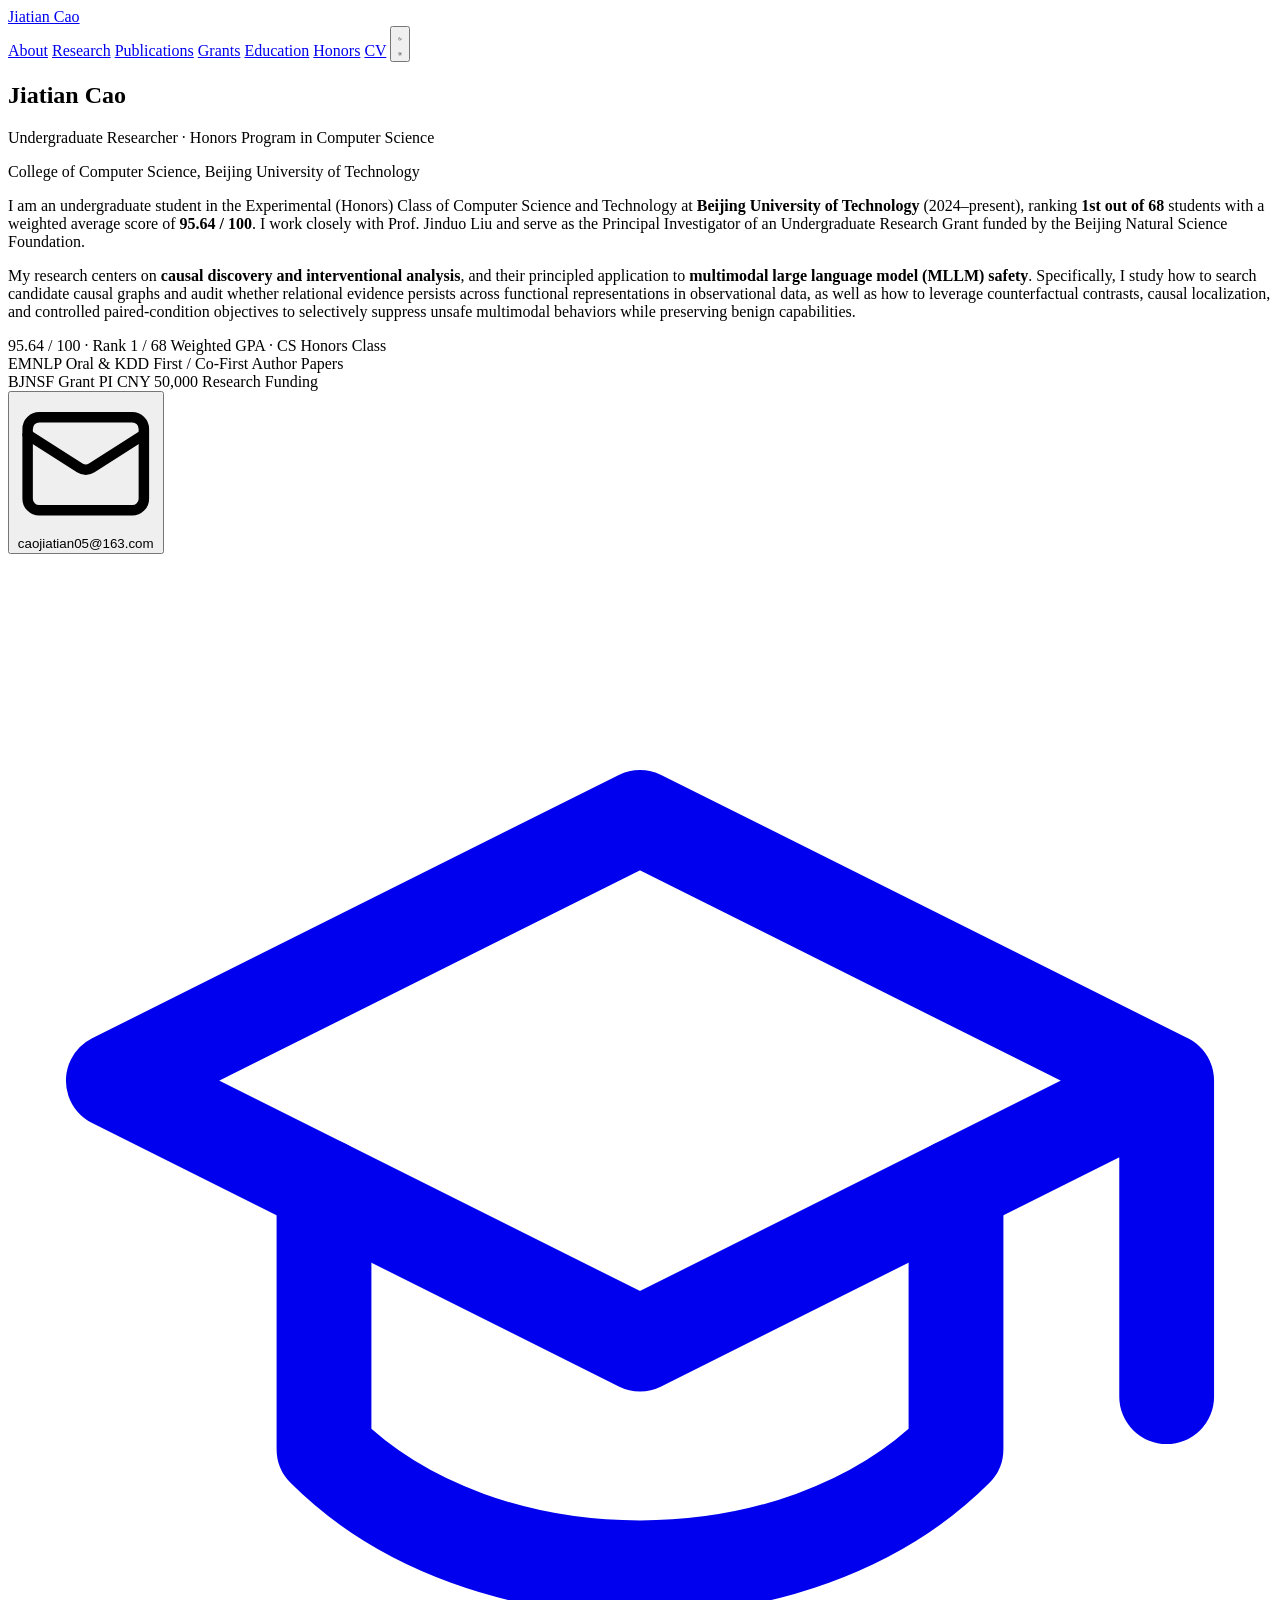
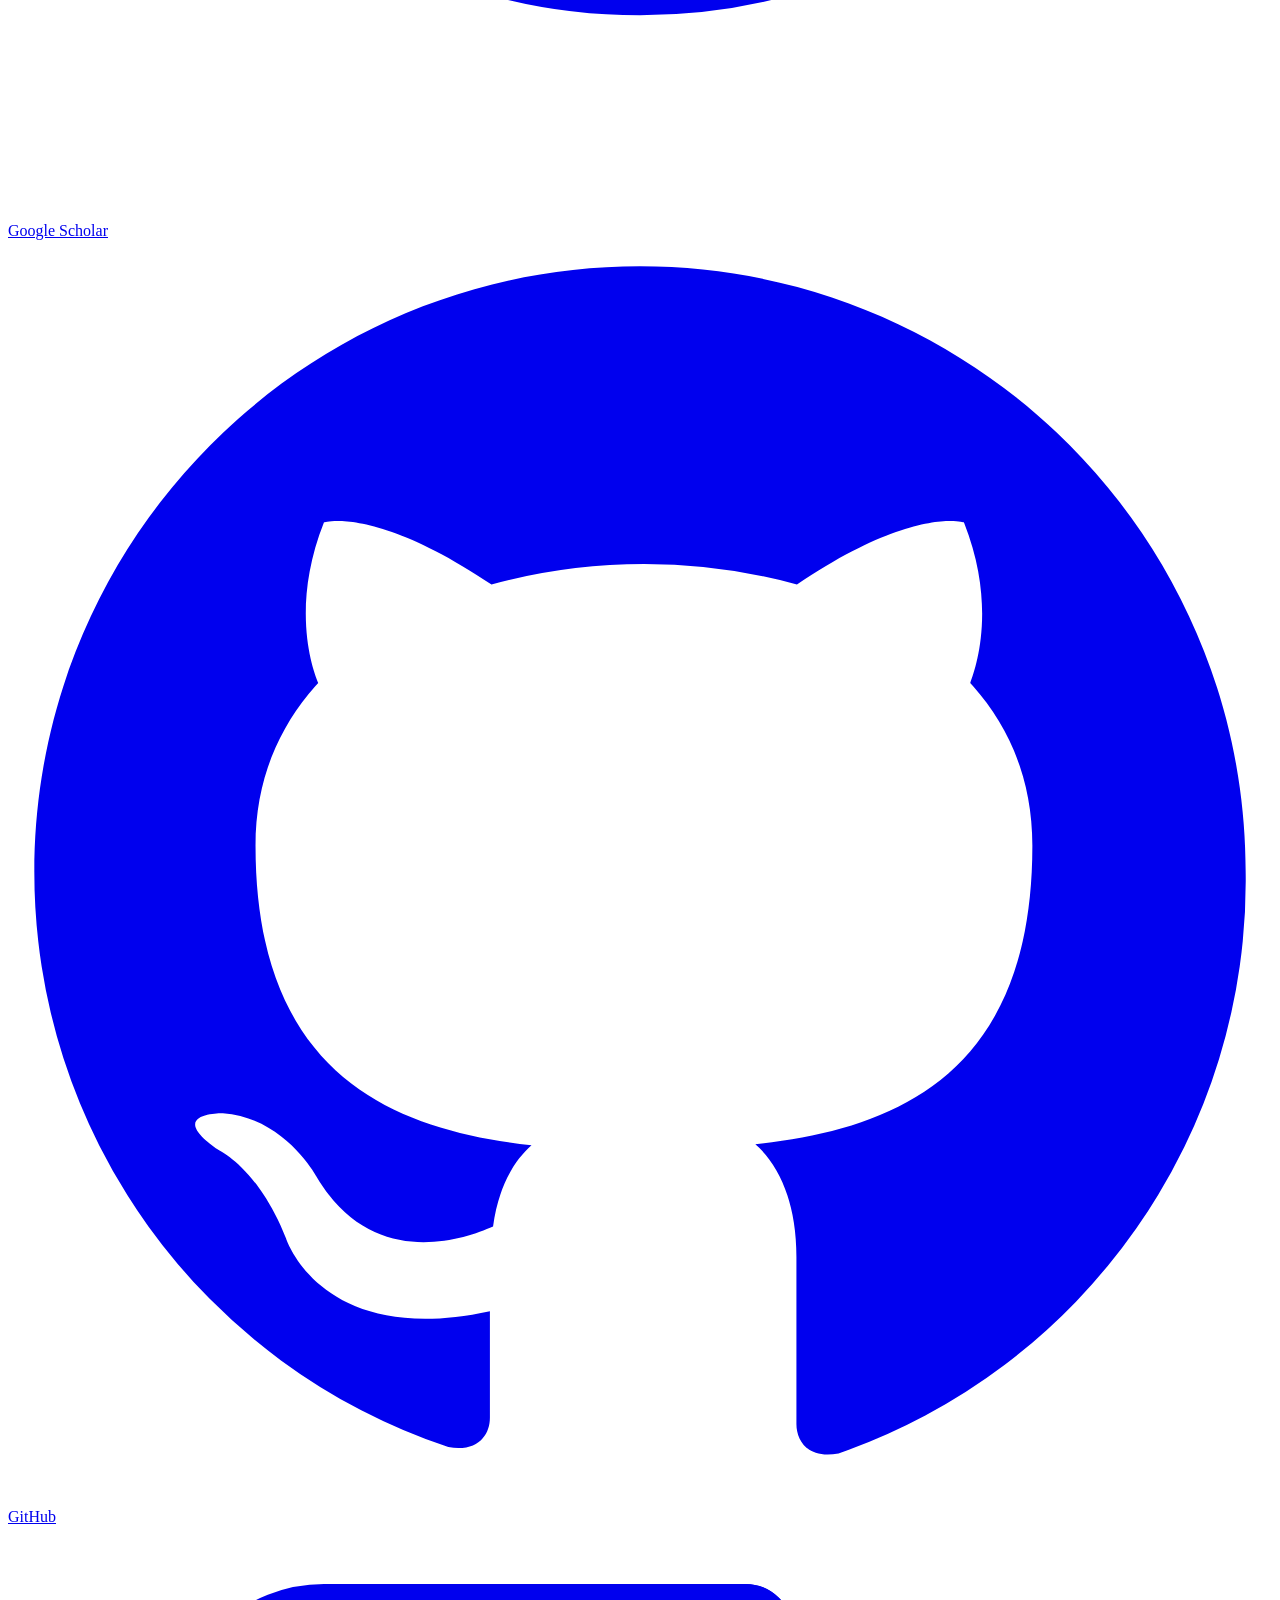
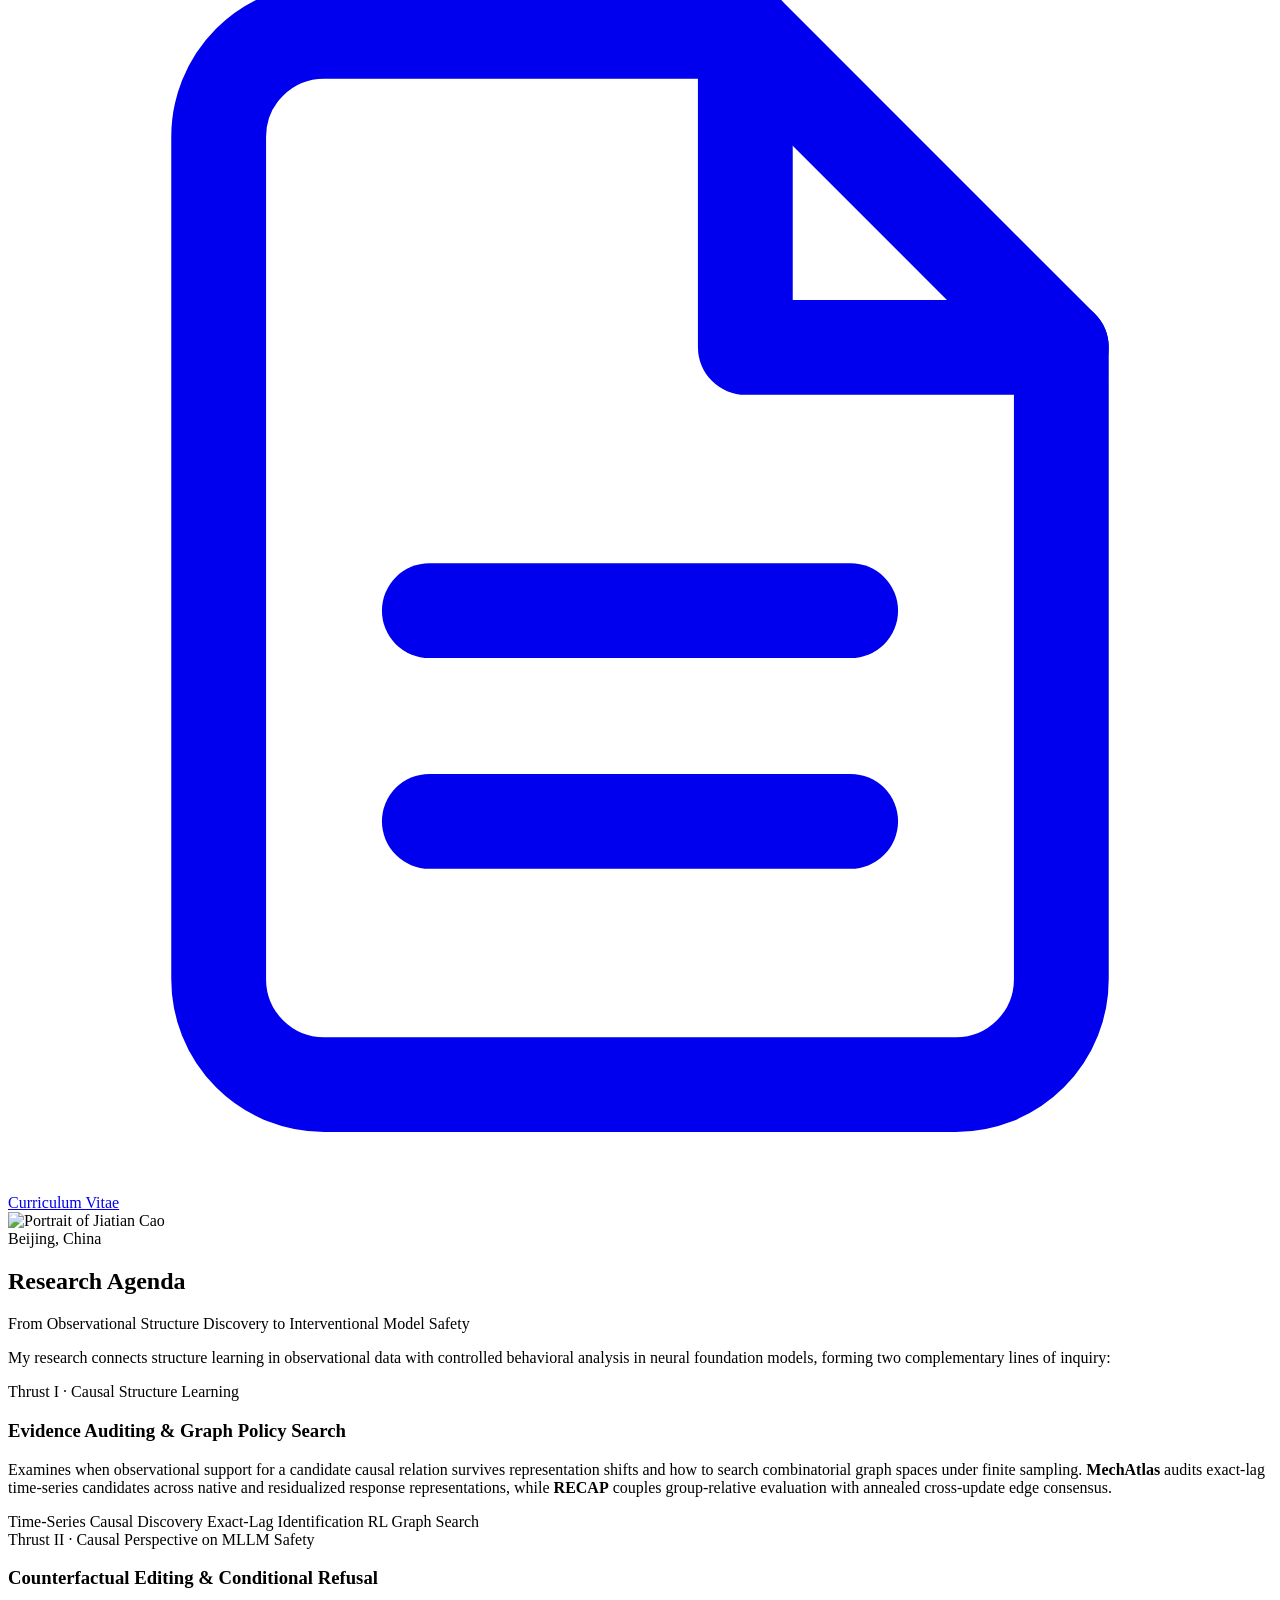
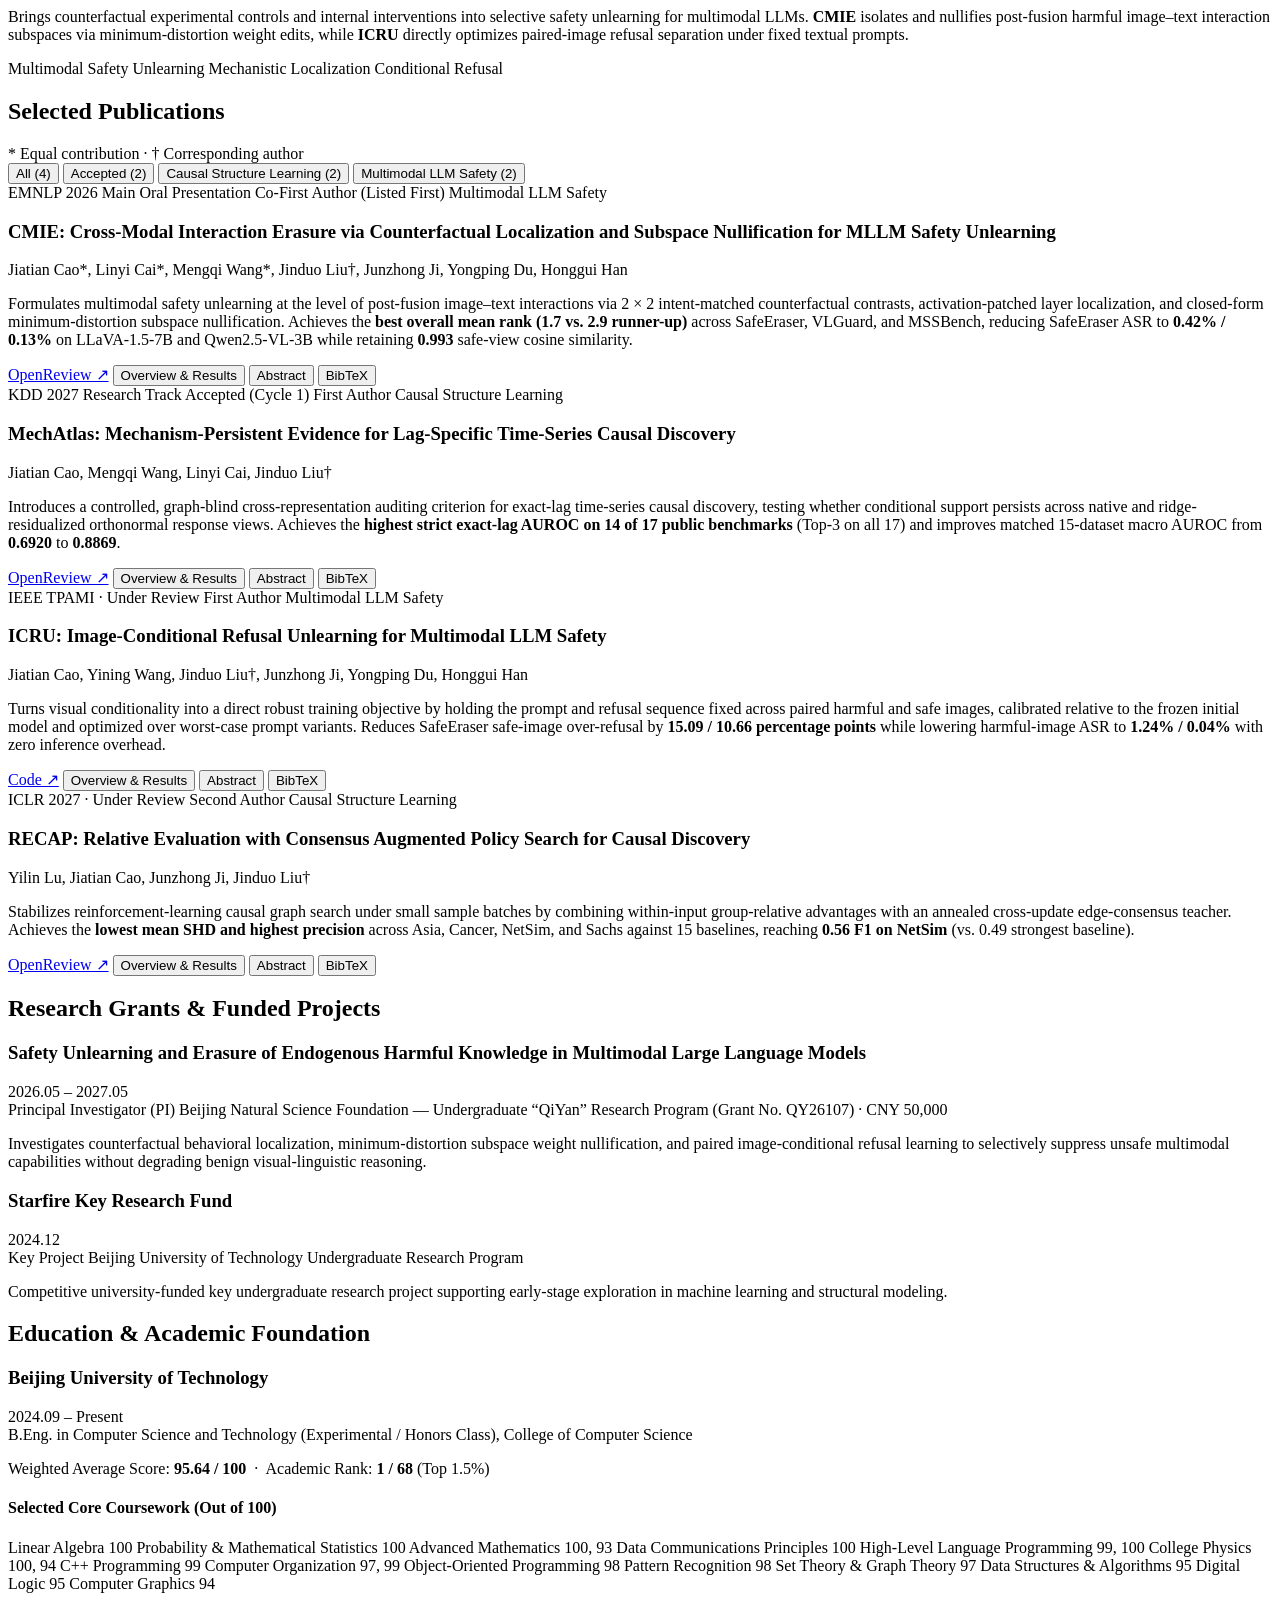
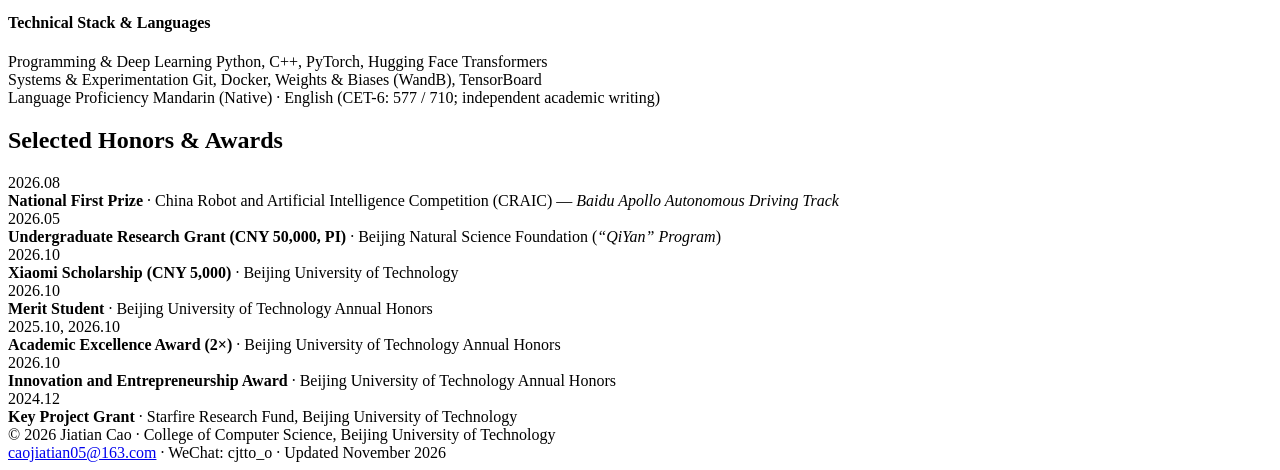
==== index.html @ 2a6742ff "Add files via upload" ====
<!DOCTYPE html>
<html lang="en">
<head>
  <meta charset="UTF-8" />
  <meta name="viewport" content="width=device-width, initial-scale=1.0" />
  <title>Jiatian Cao | Academic Homepage</title>
  <meta name="description" content="Academic homepage of Jiatian Cao, undergraduate researcher in Computer Science at Beijing University of Technology working on Causal Discovery and Multimodal LLM Safety." />
  <meta name="author" content="Jiatian Cao" />

  <!-- Open Graph -->
  <meta property="og:title" content="Jiatian Cao — Causal Discovery &amp; Multimodal LLM Safety" />
  <meta property="og:description" content="Undergraduate Researcher at Beijing University of Technology (Honors Class, Rank 1/68). Research on Causal Structure Learning and MLLM Safety Unlearning." />
  <meta property="og:type" content="website" />
  <meta property="og:image" content="assets/img/portrait.png" />

  <link rel="icon" type="image/svg+xml" href="assets/img/favicon.svg" />

  <!-- Fonts -->
  <link rel="preconnect" href="https://fonts.googleapis.com" />
  <link rel="preconnect" href="https://fonts.gstatic.com" crossorigin />
  <link href="https://fonts.googleapis.com/css2?family=Inter:wght@400;500;600&family=JetBrains+Mono:wght@400;500;600&family=Source+Serif+4:ital,opsz,wght@0,8..60,400;0,8..60,600;0,8..60,700;1,8..60,400&display=swap" rel="stylesheet" />

  <!-- Prevent flash on saved dark theme -->
  <script>
    (function () {
      try {
        var saved = localStorage.getItem("jc-theme");
        if (saved === "dark") document.documentElement.setAttribute("data-theme", "dark");
      } catch (_) {}
    })();
  </script>

  <link rel="stylesheet" href="assets/css/style.css" />
</head>
<body>
  <div class="top-accent-bar" aria-hidden="true"></div>

  <!-- Navigation -->
  <header class="site-header">
    <div class="container nav-inner">
      <a href="#about" class="site-brand">Jiatian Cao</a>
      <nav class="nav-links" aria-label="Primary Navigation">
        <a href="#about" class="active">About</a>
        <a href="#research">Research</a>
        <a href="#publications">Publications</a>
        <a href="#grants">Grants</a>
        <a href="#education">Education</a>
        <a href="#honors">Honors</a>
        <a href="assets/CV_Jiatian_Cao.pdf" class="nav-cv-link" target="_blank" rel="noopener">CV</a>
        <button id="theme-toggle" class="theme-toggle" type="button" aria-label="Toggle color theme" title="Switch color theme">
          <svg class="icon-moon" viewBox="0 0 24 24" fill="none" stroke="currentColor" stroke-width="1.9" stroke-linecap="round" stroke-linejoin="round" aria-hidden="true">
            <path d="M21 12.79A9 9 0 1 1 11.21 3 7 7 0 0 0 21 12.79z"></path>
          </svg>
          <svg class="icon-sun" viewBox="0 0 24 24" fill="none" stroke="currentColor" stroke-width="1.9" stroke-linecap="round" stroke-linejoin="round" aria-hidden="true">
            <circle cx="12" cy="12" r="5"></circle>
            <line x1="12" y1="1" x2="12" y2="3"></line>
            <line x1="12" y1="21" x2="12" y2="23"></line>
            <line x1="4.22" y1="4.22" x2="5.64" y2="5.64"></line>
            <line x1="18.36" y1="18.36" x2="19.78" y2="19.78"></line>
            <line x1="1" y1="12" x2="3" y2="12"></line>
            <line x1="21" y1="12" x2="23" y2="12"></line>
            <line x1="4.22" y1="19.78" x2="5.64" y2="18.36"></line>
            <line x1="18.36" y1="5.64" x2="19.78" y2="4.22"></line>
          </svg>
        </button>
      </nav>
    </div>
  </header>

  <main class="container">
    <!-- Hero / Biography -->
    <section id="about" class="hero-section">
      <div class="hero-grid">
        <div class="hero-text">
          <h1 class="hero-name">Jiatian Cao</h1>
          <p class="hero-role">Undergraduate Researcher · Honors Program in Computer Science</p>
          <p class="hero-affiliation">College of Computer Science, Beijing University of Technology</p>

          <div class="hero-bio">
            <p>
              I am an undergraduate student in the Experimental (Honors) Class of Computer Science and Technology at
              <strong>Beijing University of Technology</strong> (2024–present), ranking <strong>1st out of 68</strong> students
              with a weighted average score of <strong>95.64 / 100</strong>. I work closely with Prof. Jinduo Liu and serve as the
              Principal Investigator of an Undergraduate Research Grant funded by the Beijing Natural Science Foundation.
            </p>
            <p>
              My research centers on <strong>causal discovery and interventional analysis</strong>, and their principled application to
              <strong>multimodal large language model (MLLM) safety</strong>. Specifically, I study how to search candidate causal graphs
              and audit whether relational evidence persists across functional representations in observational data, as well as how to
              leverage counterfactual contrasts, causal localization, and controlled paired-condition objectives to selectively suppress
              unsafe multimodal behaviors while preserving benign capabilities.
            </p>
          </div>

          <div class="metrics-strip" aria-label="Academic Highlights">
            <div class="metric-item">
              <span class="metric-value">95.64 / 100 · Rank 1 / 68</span>
              <span class="metric-label">Weighted GPA · CS Honors Class</span>
            </div>
            <div class="metric-item">
              <span class="metric-value">EMNLP Oral &amp; KDD</span>
              <span class="metric-label">First / Co-First Author Papers</span>
            </div>
            <div class="metric-item">
              <span class="metric-value">BJNSF Grant PI</span>
              <span class="metric-label">CNY 50,000 Research Funding</span>
            </div>
          </div>

          <!-- Contact & Links (Update GitHub href once your <username>.github.io repo is created) -->
          <div class="profile-links">
            <button type="button" class="profile-btn profile-btn-primary" data-copy-email="caojiatian05@163.com" title="Click to copy email address">
              <svg viewBox="0 0 24 24" fill="none" stroke="currentColor" stroke-width="1.8" stroke-linecap="round" stroke-linejoin="round" aria-hidden="true">
                <rect x="2" y="4" width="20" height="16" rx="2"></rect>
                <path d="m22 7-8.97 5.7a1.94 1.94 0 0 1-2.06 0L2 7"></path>
              </svg>
              <span>caojiatian05@163.com</span>
            </button>

            <a class="profile-btn" href="https://scholar.google.com/citations?user=D09BinAAAAAJ&hl=en" target="_blank" rel="noopener">
              <svg viewBox="0 0 24 24" fill="none" stroke="currentColor" stroke-width="1.8" stroke-linecap="round" stroke-linejoin="round" aria-hidden="true">
                <path d="M22 10v6M2 10l10-5 10 5-10 5z"></path>
                <path d="M6 12v5c3 3 9 3 12 0v-5"></path>
              </svg>
              <span>Google Scholar</span>
            </a>

            <a class="profile-btn" href="https://github.com" target="_blank" rel="noopener" data-github-profile>
              <svg viewBox="0 0 24 24" fill="currentColor" aria-hidden="true">
                <path d="M12 .5C5.65.5.5 5.65.5 12a11.5 11.5 0 0 0 7.86 10.92c.58.1.79-.25.79-.56v-2.02c-3.2.7-3.87-1.38-3.87-1.38-.52-1.33-1.28-1.68-1.28-1.68-1.05-.72.08-.7.08-.7 1.16.08 1.77 1.19 1.77 1.19 1.03 1.76 2.7 1.25 3.36.96.1-.75.4-1.25.73-1.54-2.55-.29-5.24-1.28-5.24-5.69 0-1.26.45-2.28 1.19-3.09-.12-.29-.52-1.46.11-3.05 0 0 .97-.31 3.18 1.18a11.05 11.05 0 0 1 5.8 0c2.2-1.49 3.17-1.18 3.17-1.18.63 1.59.23 2.76.12 3.05.74.81 1.18 1.83 1.18 3.09 0 4.42-2.69 5.39-5.26 5.67.42.36.78 1.06.78 2.14v3.17c0 .31.21.67.8.56A11.5 11.5 0 0 0 23.5 12C23.5 5.65 18.35.5 12 .5Z"/>
              </svg>
              <span>GitHub</span>
            </a>

            <a class="profile-btn" href="assets/CV_Jiatian_Cao.pdf" target="_blank" rel="noopener">
              <svg viewBox="0 0 24 24" fill="none" stroke="currentColor" stroke-width="1.8" stroke-linecap="round" stroke-linejoin="round" aria-hidden="true">
                <path d="M14 2H6a2 2 0 0 0-2 2v16a2 2 0 0 0 2 2h12a2 2 0 0 0 2-2V8z"></path>
                <polyline points="14 2 14 8 20 8"></polyline>
                <line x1="16" y1="13" x2="8" y2="13"></line>
                <line x1="16" y1="17" x2="8" y2="17"></line>
              </svg>
              <span>Curriculum Vitae</span>
            </a>
          </div>
        </div>

        <div class="portrait-wrap">
          <div class="portrait-frame">
            <img src="assets/img/portrait.png" alt="Portrait of Jiatian Cao" class="portrait-img" width="174" height="174" />
          </div>
          <span class="portrait-caption">Beijing, China</span>
        </div>
      </div>
    </section>

    <!-- Research Overview -->
    <section id="research">
      <div class="section-header">
        <h2 class="section-title">Research Agenda</h2>
        <span class="section-note">From Observational Structure Discovery to Interventional Model Safety</span>
      </div>
      <p class="section-lead">
        My research connects structure learning in observational data with controlled behavioral analysis in neural foundation models,
        forming two complementary lines of inquiry:
      </p>

      <div class="thrust-grid">
        <article class="thrust-card">
          <span class="thrust-kicker">Thrust I · Causal Structure Learning</span>
          <h3 class="thrust-heading">Evidence Auditing &amp; Graph Policy Search</h3>
          <p class="thrust-desc">
            Examines when observational support for a candidate causal relation survives representation shifts and how to search
            combinatorial graph spaces under finite sampling. <strong>MechAtlas</strong> audits exact-lag time-series candidates across
            native and residualized response representations, while <strong>RECAP</strong> couples group-relative evaluation with
            annealed cross-update edge consensus.
          </p>
          <div class="thrust-tags">
            <span class="thrust-tag">Time-Series Causal Discovery</span>
            <span class="thrust-tag">Exact-Lag Identification</span>
            <span class="thrust-tag">RL Graph Search</span>
          </div>
        </article>

        <article class="thrust-card">
          <span class="thrust-kicker">Thrust II · Causal Perspective on MLLM Safety</span>
          <h3 class="thrust-heading">Counterfactual Editing &amp; Conditional Refusal</h3>
          <p class="thrust-desc">
            Brings counterfactual experimental controls and internal interventions into selective safety unlearning for multimodal LLMs.
            <strong>CMIE</strong> isolates and nullifies post-fusion harmful image–text interaction subspaces via minimum-distortion
            weight edits, while <strong>ICRU</strong> directly optimizes paired-image refusal separation under fixed textual prompts.
          </p>
          <div class="thrust-tags">
            <span class="thrust-tag">Multimodal Safety Unlearning</span>
            <span class="thrust-tag">Mechanistic Localization</span>
            <span class="thrust-tag">Conditional Refusal</span>
          </div>
        </article>
      </div>
    </section>

    <!-- Selected Publications -->
    <section id="publications">
      <div class="section-header">
        <h2 class="section-title">Selected Publications</h2>
        <span class="section-note">* Equal contribution · † Corresponding author</span>
      </div>

      <div class="pub-controls">
        <div class="filter-group" role="group" aria-label="Filter publications">
          <button type="button" class="filter-btn active" data-filter="all" aria-pressed="true">All (4)</button>
          <button type="button" class="filter-btn" data-filter="accepted" aria-pressed="false">Accepted (2)</button>
          <button type="button" class="filter-btn" data-filter="causal" aria-pressed="false">Causal Structure Learning (2)</button>
          <button type="button" class="filter-btn" data-filter="safety" aria-pressed="false">Multimodal LLM Safety (2)</button>
        </div>
      </div>

      <div class="pub-list">
        <!-- 1. CMIE (EMNLP 2026 Main Oral) -->
        <article class="pub-item" data-tags="accepted safety">
          <div class="pub-meta-top">
            <span class="venue-badge">EMNLP 2026 Main</span>
            <span class="oral-badge">Oral Presentation</span>
            <span class="pub-role">Co-First Author (Listed First)</span>
            <span class="pub-domain-label">Multimodal LLM Safety</span>
          </div>
          <h3 class="pub-title">
            CMIE: Cross-Modal Interaction Erasure via Counterfactual Localization and Subspace Nullification for MLLM Safety Unlearning
          </h3>
          <p class="pub-authors">
            <span class="author-self">Jiatian Cao*</span>, Linyi Cai*, Mengqi Wang*, Jinduo Liu†, Junzhong Ji, Yongping Du, Honggui Han
          </p>
          <p class="pub-summary">
            Formulates multimodal safety unlearning at the level of post-fusion image–text interactions via 2&nbsp;&times;&nbsp;2 intent-matched
            counterfactual contrasts, activation-patched layer localization, and closed-form minimum-distortion subspace nullification.
            Achieves the <strong>best overall mean rank (1.7 vs. 2.9 runner-up)</strong> across SafeEraser, VLGuard, and MSSBench,
            reducing SafeEraser ASR to <strong>0.42% / 0.13%</strong> on LLaVA-1.5-7B and Qwen2.5-VL-3B while retaining <strong>0.993</strong> safe-view cosine similarity.
          </p>
          <div class="pub-actions">
            <a class="pub-btn pub-btn-ext" href="https://openreview.net/forum?id=XCTF9L7vlE" target="_blank" rel="noopener">OpenReview ↗</a>
            <button type="button" class="pub-btn" data-drawer-target="cmie-highlights" aria-expanded="false">Overview &amp; Results</button>
            <button type="button" class="pub-btn" data-drawer-target="cmie-abstract" aria-expanded="false">Abstract</button>
            <button type="button" class="pub-btn" data-drawer-target="cmie-bib" aria-expanded="false">BibTeX</button>
          </div>

          <div id="cmie-highlights" class="pub-drawer" hidden>
            <ul class="highlights-list">
              <li><strong>Motivation:</strong> Multimodal hazards arise when risky visual evidence fuses with unsafe textual intent; erasing broad visual concepts harms object recognition, whereas surface refusal tuning triggers widespread over-refusal on benign queries.</li>
              <li><strong>Method:</strong> Constructs 2&nbsp;&times;&nbsp;2 intent-matched counterfactual cubes to cancel unimodal main effects via difference-in-differences; validates behaviorally active post-fusion layers through causal activation patching; fits a safe-covariance-whitened low-rank harmful subspace; and applies a closed-form minimum-distortion weight edit followed by projection-constrained LoRA recovery.</li>
              <li><strong>Empirical Findings:</strong> Ranks 1st across six evaluation blocks on LLaVA-1.5-7B and Qwen2.5-VL-3B; lowers SafeEraser ASR from 4.79% / 3.51% (PO+PD) to 0.42% / 0.13%, reduces target-subspace weight readout sensitivity to 0.024% of pre-edit levels, and preserves benign capability without reopening erased directions.</li>
            </ul>
          </div>

          <div id="cmie-abstract" class="pub-drawer" hidden>
            <p>
              Safety unlearning for multimodal large language models (MLLMs) fails when it treats danger as an object, topic, or prompt template.
              A useful MLLM must still recognize risky visual evidence and answer benign educational or preventive questions about the same content.
              The safety-critical target is narrower: the post-fusion interaction that converts risky visual evidence and unsafe textual intent into
              actionable harmful assistance. Existing refusal-oriented and unlearning objectives reach this mechanism only indirectly, widening refusal
              boundaries or leaving recoverable multimodal harmful pathways. We propose CMIE, Cross-Modal Interaction Erasure, a mechanism-level method
              that directly treats the harmful image-text interaction as the object of erasure. CMIE first estimates harmful interaction directions with
              intent-matched counterfactual contrasts that cancel unimodal main effects. It then localizes behaviorally active post-fusion layers and
              estimates a safe-whitened low-rank harmful subspace. A closed-form minimum-distortion weight edit erases this subspace, and
              projection-constrained recovery restores benign utility without rewriting erased directions. Across SafeEraser, VLGuard, and MSSBench,
              CMIE achieves the best overall mean rank and outperforms strong baselines on multiple safety, utility, visual selectivity, and paired-context metrics.
            </p>
          </div>

          <div id="cmie-bib" class="pub-drawer" hidden>
            <div class="bibtex-header">
              <span class="bibtex-label">BibTeX Citation</span>
              <button type="button" class="copy-bib-btn" data-copy-bib="cmie-bib-code">Copy</button>
            </div>
            <pre id="cmie-bib-code" class="bibtex-pre">@inproceedings{cao2026cmie,
  title     = {CMIE: Cross-Modal Interaction Erasure via Counterfactual Localization and Subspace Nullification for MLLM Safety Unlearning},
  author    = {Cao, Jiatian and Cai, Linyi and Wang, Mengqi and Liu, Jinduo and Ji, Junzhong and Du, Yongping and Han, Honggui},
  booktitle = {Proceedings of the 2026 Conference on Empirical Methods in Natural Language Processing (EMNLP)},
  pages     = {50518--50541},
  year      = {2026},
  publisher = {Association for Computational Linguistics},
  url       = {https://openreview.net/forum?id=XCTF9L7vlE},
  note      = {Oral Presentation}
}</pre>
          </div>
        </article>

        <!-- 2. MechAtlas (KDD 2027 Research Track Accepted) -->
        <article class="pub-item" data-tags="accepted causal">
          <div class="pub-meta-top">
            <span class="venue-badge">KDD 2027 Research Track</span>
            <span class="oral-badge">Accepted (Cycle 1)</span>
            <span class="pub-role">First Author</span>
            <span class="pub-domain-label">Causal Structure Learning</span>
          </div>
          <h3 class="pub-title">
            MechAtlas: Mechanism-Persistent Evidence for Lag-Specific Time-Series Causal Discovery
          </h3>
          <p class="pub-authors">
            <span class="author-self">Jiatian Cao</span>, Mengqi Wang, Linyi Cai, Jinduo Liu†
          </p>
          <p class="pub-summary">
            Introduces a controlled, graph-blind cross-representation auditing criterion for exact-lag time-series causal discovery,
            testing whether conditional support persists across native and ridge-residualized orthonormal response views.
            Achieves the <strong>highest strict exact-lag AUROC on 14 of 17 public benchmarks</strong> (Top-3 on all 17) and improves matched
            15-dataset macro AUROC from <strong>0.6920</strong> to <strong>0.8869</strong>.
          </p>
          <div class="pub-actions">
            <a class="pub-btn pub-btn-ext" href="https://openreview.net/forum?id=obyxbnl8sS" target="_blank" rel="noopener">OpenReview ↗</a>
            <button type="button" class="pub-btn" data-drawer-target="mechatlas-highlights" aria-expanded="false">Overview &amp; Results</button>
            <button type="button" class="pub-btn" data-drawer-target="mechatlas-abstract" aria-expanded="false">Abstract</button>
            <button type="button" class="pub-btn" data-drawer-target="mechatlas-bib" aria-expanded="false">BibTeX</button>
          </div>

          <div id="mechatlas-highlights" class="pub-drawer" hidden>
            <ul class="highlights-list">
              <li><strong>Motivation:</strong> Under autocorrelation and nonlinear mechanism ambiguity, an exact-lag candidate edge can appear supported in one functional representation yet lose conditional support in another, while unconstrained pretrained encoders risk leaking variable-name or dataset priors.</li>
              <li><strong>Method:</strong> Compiles a sealed 8-dimensional orthonormal response basis on graph-free synthetic series prior to benchmark access; extracts ridge-residualized lagged source responses using training splits only; and re-evaluates native and augmented views under identical conditional screening and multiple testing, retaining only their intersection ordered by weaker normalized support.</li>
              <li><strong>Empirical Findings:</strong> Across 17 public datasets spanning simulated fMRI, power grids, and climate systems against 9 comparators, ranks 1st on 14 datasets and Top-3 on all 17 in strict exact-lag AUROC; boosts 15-dataset paired ablation macro AUROC from 0.6920 (native-only) and 0.6918 (direct concatenation) to 0.8869.</li>
            </ul>
          </div>

          <div id="mechatlas-abstract" class="pub-drawer" hidden>
            <p>
              Lag-specific time-series causal discovery must identify the source, target, and delay of each directed relation. Yet evidence for an
              exact-lag candidate can be representation-fragile: under nonlinear mechanism ambiguity, a candidate may appear compelling in one functional
              description even when its conditional support does not persist in another. A single-view score hides this dependence, while an unconstrained
              auxiliary representation can inject graph information instead of testing evidence already present in the series. We introduce MechAtlas, which
              asks whether the same exact-lag candidate survives a controlled, graph-blind functional stress. Before benchmark access, a sealed library of
              executable response programs and a frozen pre-head temporal encoder define a shared orthonormal response atlas. For each candidate, the atlas
              is evaluated on the aligned lagged source and ridge-residualized against the native representation. The frozen direct conditional witness then
              evaluates the native and augmented views under the same decision protocol. MechAtlas returns their native-preserving intersection and assigns
              each candidate its weaker normalized support, so the atlas may veto a native edge but can never propose, restore, redirect, or relabel one.
              Across 17 public datasets with comparator availability varying by row, MechAtlas reports the highest available strict exact-lag AUC on 14 of 17
              datasets and ranks within the top three on all 17; on the matched 15-dataset ablation, its equal-row macro AUC is 0.8869, compared with 0.8544
              for a same-rank random atlas and 0.6920 for native-only evidence.
            </p>
          </div>

          <div id="mechatlas-bib" class="pub-drawer" hidden>
            <div class="bibtex-header">
              <span class="bibtex-label">BibTeX Citation</span>
              <button type="button" class="copy-bib-btn" data-copy-bib="mechatlas-bib-code">Copy</button>
            </div>
            <pre id="mechatlas-bib-code" class="bibtex-pre">@inproceedings{cao2027mechatlas,
  title     = {MechAtlas: Mechanism-Persistent Evidence for Lag-Specific Time-Series Causal Discovery},
  author    = {Cao, Jiatian and Wang, Mengqi and Cai, Linyi and Liu, Jinduo},
  booktitle = {Proceedings of the 33rd ACM SIGKDD Conference on Knowledge Discovery and Data Mining (KDD)},
  year      = {2027},
  url       = {https://openreview.net/forum?id=obyxbnl8sS}
}</pre>
          </div>
        </article>

        <!-- 3. ICRU (IEEE TPAMI Under Review) -->
        <article class="pub-item" data-tags="safety">
          <div class="pub-meta-top">
            <span class="venue-badge venue-badge-review">IEEE TPAMI · Under Review</span>
            <span class="pub-role">First Author</span>
            <span class="pub-domain-label">Multimodal LLM Safety</span>
          </div>
          <h3 class="pub-title">
            ICRU: Image-Conditional Refusal Unlearning for Multimodal LLM Safety
          </h3>
          <p class="pub-authors">
            <span class="author-self">Jiatian Cao</span>, Yining Wang, Jinduo Liu†, Junzhong Ji, Yongping Du, Honggui Han
          </p>
          <p class="pub-summary">
            Turns visual conditionality into a direct robust training objective by holding the prompt and refusal sequence fixed across
            paired harmful and safe images, calibrated relative to the frozen initial model and optimized over worst-case prompt variants.
            Reduces SafeEraser safe-image over-refusal by <strong>15.09 / 10.66 percentage points</strong> while lowering harmful-image ASR to
            <strong>1.24% / 0.04%</strong> with zero inference overhead.
          </p>
          <div class="pub-actions">
            <a class="pub-btn pub-btn-ext" href="https://anonymous.4open.science/r/ICRU-1BD1" target="_blank" rel="noopener">Code ↗</a>
            <button type="button" class="pub-btn" data-drawer-target="icru-highlights" aria-expanded="false">Overview &amp; Results</button>
            <button type="button" class="pub-btn" data-drawer-target="icru-abstract" aria-expanded="false">Abstract</button>
            <button type="button" class="pub-btn" data-drawer-target="icru-bib" aria-expanded="false">BibTeX</button>
          </div>

          <div id="icru-highlights" class="pub-drawer" hidden>
            <ul class="highlights-list">
              <li><strong>Motivation:</strong> Supervising harmful-view refusal and benign-view QA independently varies image, target text, sequence length, and prefix simultaneously, failing to guarantee that refusal behavior genuinely depends on visual risk rather than prompt surface cues.</li>
              <li><strong>Method:</strong> Fixes the prompt, refusal string, and token prefix while substituting paired harmful and benign images; measures relative gains over the frozen reference contrast; prioritizes the weakest-improving branch across four question rephrasings; and integrates gradient-norm calibration with zero extra inference modules or forward passes.</li>
              <li><strong>Empirical Findings:</strong> Under matched data, LoRA configuration, and compute budget against PO+PD on LLaVA-1.5-7B and Qwen2.5-VL-3B, cuts SafeEraser benign-view over-refusal by 15.09 and 10.66 points with harmful-view ASR at 1.24% and 0.04%, attaining a 1.58 mean rank (Top-2 in every block) across SafeEraser, VLGuard, and VLSBench.</li>
            </ul>
          </div>

          <div id="icru-abstract" class="pub-drawer" hidden>
            <p>
              A multimodal model should refuse when the joint image-prompt context is unsafe, rather than merely because the prompt contains
              safety-sensitive cues. However, existing safety-unlearning methods usually supervise harmful-view refusal and safe-view answering as
              independent token-level objectives. This indirect formulation can fit both targets without explicitly requiring refusal behavior to change
              with visual evidence. We propose Calibrated Image-Conditional Refusal Unlearning (ICRU), a framework that turns visual conditionality from
              an incidental outcome of independent supervision into a direct and robust learning objective. First, ICRU holds the prompt and refusal
              sequence fixed and contrasts the likelihood of the same refusal under paired harmful and safe images, thereby directly measuring visual
              sensitivity under a fixed prompt. Next, it measures how this contrast changes from the frozen initial model, focusing optimization on
              training-induced conditionality while canceling equal additive image-independent shifts. Then, ICRU treats the four question variants of
              each record as a small uncertainty set and optimizes the weakest branch, so an easy wording cannot hide brittle conditionality in another
              branch. Finally, a train-only gradient-scale calibration integrates this robust contrast with the original harmful-refusal, safe-answer,
              and retention losses, without adding an inference-time module or forward pass.
            </p>
          </div>

          <div id="icru-bib" class="pub-drawer" hidden>
            <div class="bibtex-header">
              <span class="bibtex-label">BibTeX Citation</span>
              <button type="button" class="copy-bib-btn" data-copy-bib="icru-bib-code">Copy</button>
            </div>
            <pre id="icru-bib-code" class="bibtex-pre">@article{cao2026icru,
  title   = {ICRU: Image-Conditional Refusal Unlearning for Multimodal LLM Safety},
  author  = {Cao, Jiatian and Wang, Yining and Liu, Jinduo and Ji, Junzhong and Du, Yongping and Han, Honggui},
  journal = {Submitted to IEEE Transactions on Pattern Analysis and Machine Intelligence (TPAMI)},
  year    = {2026}
}</pre>
          </div>
        </article>

        <!-- 4. RECAP (ICLR 2027 Under Review) -->
        <article class="pub-item" data-tags="causal">
          <div class="pub-meta-top">
            <span class="venue-badge venue-badge-review">ICLR 2027 · Under Review</span>
            <span class="pub-role">Second Author</span>
            <span class="pub-domain-label">Causal Structure Learning</span>
          </div>
          <h3 class="pub-title">
            RECAP: Relative Evaluation with Consensus Augmented Policy Search for Causal Discovery
          </h3>
          <p class="pub-authors">
            Yilin Lu, <span class="author-self">Jiatian Cao</span>, Junzhong Ji, Jinduo Liu†
          </p>
          <p class="pub-summary">
            Stabilizes reinforcement-learning causal graph search under small sample batches by combining within-input group-relative
            advantages with an annealed cross-update edge-consensus teacher. Achieves the <strong>lowest mean SHD and highest precision</strong>
            across Asia, Cancer, NetSim, and Sachs against 15 baselines, reaching <strong>0.56 F1 on NetSim</strong> (vs. 0.49 strongest baseline).
          </p>
          <div class="pub-actions">
            <a class="pub-btn pub-btn-ext" href="https://openreview.net/forum?id=kZs508l1Cn" target="_blank" rel="noopener">OpenReview ↗</a>
            <button type="button" class="pub-btn" data-drawer-target="recap-highlights" aria-expanded="false">Overview &amp; Results</button>
            <button type="button" class="pub-btn" data-drawer-target="recap-abstract" aria-expanded="false">Abstract</button>
            <button type="button" class="pub-btn" data-drawer-target="recap-bib" aria-expanded="false">BibTeX</button>
          </div>

          <div id="recap-highlights" class="pub-drawer" hidden>
            <ul class="highlights-list">
              <li><strong>Motivation:</strong> Score-based RL policies evaluate only a small batch of candidate DAGs per step; raw BIC rewards shift across input blocks, while recurring high-scoring edges discovered in earlier rounds can be lost as the sampling policy updates.</li>
              <li><strong>Method:</strong> Encodes directed variable pairs via gated attention; updates the graph policy using group-relative advantages within each input to cancel baseline shifts; distills recurring high-reward edges via an EMA consensus teacher with annealed weights; and constrains policy drift via reference KL regularization and entropy exploration.</li>
              <li><strong>Empirical Findings:</strong> Across 10 repeated trials on Asia, Cancer, NetSim, and Sachs against 15 comparators, attains the lowest (or tied-lowest) mean SHD and highest (or tied-highest) edge precision on all four benchmarks; ablating group-relative evaluation drops NetSim F1 from 0.56 to 0.29, and ablating consensus drops Sachs F1 from 0.62 to 0.46.</li>
            </ul>
          </div>

          <div id="recap-abstract" class="pub-drawer" hidden>
            <p>
              Reinforcement learning can search for causal graphs by scoring sampled structures, but learning a graph policy from limited candidate
              graphs is often unstable. Rewards vary across inputs, while promising edges found in earlier updates may be lost as the policy changes.
              We propose RECAP, Relative Evaluation with Consensus Augmented Policy Search, which couples within-input relative evaluation with
              cross-update structural memory. RECAP uses group-relative advantages to distinguish candidate graphs for the same input and guide the
              current policy update. To carry structural evidence across updates, it aggregates edges from high-reward graphs into an evolving consensus
              teacher, whose selective, annealed guidance favors recurring edges without permanently constraining the search. A reference-policy KL term
              moderates policy changes, while the graph policy samples candidates from contextual variable representations and scores them using a
              BIC-based reward with an acyclicity penalty. Across four benchmarks spanning Bayesian networks, simulated fMRI, and protein signaling,
              RECAP achieves the lowest SHD and highest precision, with the best or tied-best F1 on three.
            </p>
          </div>

          <div id="recap-bib" class="pub-drawer" hidden>
            <div class="bibtex-header">
              <span class="bibtex-label">BibTeX Citation</span>
              <button type="button" class="copy-bib-btn" data-copy-bib="recap-bib-code">Copy</button>
            </div>
            <pre id="recap-bib-code" class="bibtex-pre">@article{lu2026recap,
  title   = {RECAP: Relative Evaluation with Consensus Augmented Policy Search for Causal Discovery},
  author  = {Lu, Yilin and Cao, Jiatian and Ji, Junzhong and Liu, Jinduo},
  journal = {Submitted to International Conference on Learning Representations (ICLR)},
  year    = {2027},
  url     = {https://openreview.net/forum?id=kZs508l1Cn}
}</pre>
          </div>
        </article>
      </div>
    </section>

    <!-- Research Grants -->
    <section id="grants">
      <div class="section-header">
        <h2 class="section-title">Research Grants &amp; Funded Projects</h2>
      </div>

      <div class="entry-stack">
        <div class="entry-card">
          <div class="entry-head">
            <h3 class="entry-title">Safety Unlearning and Erasure of Endogenous Harmful Knowledge in Multimodal Large Language Models</h3>
            <span class="entry-date">2026.05 – 2027.05</span>
          </div>
          <div class="entry-sub">
            <span class="role-pill">Principal Investigator (PI)</span>
            <span>Beijing Natural Science Foundation — Undergraduate &ldquo;QiYan&rdquo; Research Program (Grant No. QY26107) · CNY 50,000</span>
          </div>
          <p class="entry-desc">
            Investigates counterfactual behavioral localization, minimum-distortion subspace weight nullification, and paired image-conditional
            refusal learning to selectively suppress unsafe multimodal capabilities without degrading benign visual-linguistic reasoning.
          </p>
        </div>

        <div class="entry-card">
          <div class="entry-head">
            <h3 class="entry-title">Starfire Key Research Fund</h3>
            <span class="entry-date">2024.12</span>
          </div>
          <div class="entry-sub">
            <span class="role-pill">Key Project</span>
            <span>Beijing University of Technology Undergraduate Research Program</span>
          </div>
          <p class="entry-desc">
            Competitive university-funded key undergraduate research project supporting early-stage exploration in machine learning and structural modeling.
          </p>
        </div>
      </div>
    </section>

    <!-- Education -->
    <section id="education">
      <div class="section-header">
        <h2 class="section-title">Education &amp; Academic Foundation</h2>
      </div>

      <div class="entry-card">
        <div class="entry-head">
          <h3 class="entry-title">Beijing University of Technology</h3>
          <span class="entry-date">2024.09 – Present</span>
        </div>
        <div class="entry-sub">
          <span>B.Eng. in Computer Science and Technology (Experimental / Honors Class), College of Computer Science</span>
        </div>
        <p class="entry-desc">
          Weighted Average Score: <strong>95.64 / 100</strong> &nbsp;·&nbsp; Academic Rank: <strong>1 / 68</strong> (Top 1.5%)
        </p>

        <div class="edu-details">
          <div>
            <h4 class="edu-block-title">Selected Core Coursework (Out of 100)</h4>
            <div class="course-grid">
              <span class="course-chip">Linear Algebra <span class="course-score">100</span></span>
              <span class="course-chip">Probability &amp; Mathematical Statistics <span class="course-score">100</span></span>
              <span class="course-chip">Advanced Mathematics <span class="course-score">100, 93</span></span>
              <span class="course-chip">Data Communications Principles <span class="course-score">100</span></span>
              <span class="course-chip">High-Level Language Programming <span class="course-score">99, 100</span></span>
              <span class="course-chip">College Physics <span class="course-score">100, 94</span></span>
              <span class="course-chip">C++ Programming <span class="course-score">99</span></span>
              <span class="course-chip">Computer Organization <span class="course-score">97, 99</span></span>
              <span class="course-chip">Object-Oriented Programming <span class="course-score">98</span></span>
              <span class="course-chip">Pattern Recognition <span class="course-score">98</span></span>
              <span class="course-chip">Set Theory &amp; Graph Theory <span class="course-score">97</span></span>
              <span class="course-chip">Data Structures &amp; Algorithms <span class="course-score">95</span></span>
              <span class="course-chip">Digital Logic <span class="course-score">95</span></span>
              <span class="course-chip">Computer Graphics <span class="course-score">94</span></span>
            </div>
          </div>

          <div>
            <h4 class="edu-block-title">Technical Stack &amp; Languages</h4>
            <div class="skills-grid">
              <div class="skill-col">
                <span class="skill-col-label">Programming &amp; Deep Learning</span>
                <span class="skill-col-text">Python, C++, PyTorch, Hugging Face Transformers</span>
              </div>
              <div class="skill-col">
                <span class="skill-col-label">Systems &amp; Experimentation</span>
                <span class="skill-col-text">Git, Docker, Weights &amp; Biases (WandB), TensorBoard</span>
              </div>
              <div class="skill-col">
                <span class="skill-col-label">Language Proficiency</span>
                <span class="skill-col-text">Mandarin (Native) · English (CET-6: 577 / 710; independent academic writing)</span>
              </div>
            </div>
          </div>
        </div>
      </div>
    </section>

    <!-- Honors & Awards -->
    <section id="honors">
      <div class="section-header">
        <h2 class="section-title">Selected Honors &amp; Awards</h2>
      </div>

      <div class="honors-list">
        <div class="honor-row">
          <span class="honor-date">2026.08</span>
          <div class="honor-content">
            <strong class="honor-highlight">National First Prize</strong> · China Robot and Artificial Intelligence Competition (CRAIC) — <em>Baidu Apollo Autonomous Driving Track</em>
          </div>
        </div>

        <div class="honor-row">
          <span class="honor-date">2026.05</span>
          <div class="honor-content">
            <strong class="honor-highlight">Undergraduate Research Grant (CNY 50,000, PI)</strong> · Beijing Natural Science Foundation (<em>&ldquo;QiYan&rdquo; Program</em>)
          </div>
        </div>

        <div class="honor-row">
          <span class="honor-date">2026.10</span>
          <div class="honor-content">
            <strong>Xiaomi Scholarship (CNY 5,000)</strong> · Beijing University of Technology
          </div>
        </div>

        <div class="honor-row">
          <span class="honor-date">2026.10</span>
          <div class="honor-content">
            <strong>Merit Student</strong> · Beijing University of Technology Annual Honors
          </div>
        </div>

        <div class="honor-row">
          <span class="honor-date">2025.10, 2026.10</span>
          <div class="honor-content">
            <strong>Academic Excellence Award (2×)</strong> · Beijing University of Technology Annual Honors
          </div>
        </div>

        <div class="honor-row">
          <span class="honor-date">2026.10</span>
          <div class="honor-content">
            <strong>Innovation and Entrepreneurship Award</strong> · Beijing University of Technology Annual Honors
          </div>
        </div>

        <div class="honor-row">
          <span class="honor-date">2024.12</span>
          <div class="honor-content">
            <strong>Key Project Grant</strong> · Starfire Research Fund, Beijing University of Technology
          </div>
        </div>
      </div>
    </section>
  </main>

  <!-- Footer -->
  <footer class="site-footer">
    <div class="container footer-inner">
      <div>© 2026 Jiatian Cao · College of Computer Science, Beijing University of Technology</div>
      <div class="footer-contact">
        <a href="mailto:caojiatian05@163.com" class="inline-link">caojiatian05@163.com</a>
        <span>·</span>
        <span>WeChat: cjtto_o</span>
        <span>·</span>
        <span>Updated November 2026</span>
      </div>
    </div>
  </footer>

  <div id="copy-toast" class="toast" role="status" aria-live="polite"></div>

  <script src="assets/js/main.js"></script>
</body>
</html>
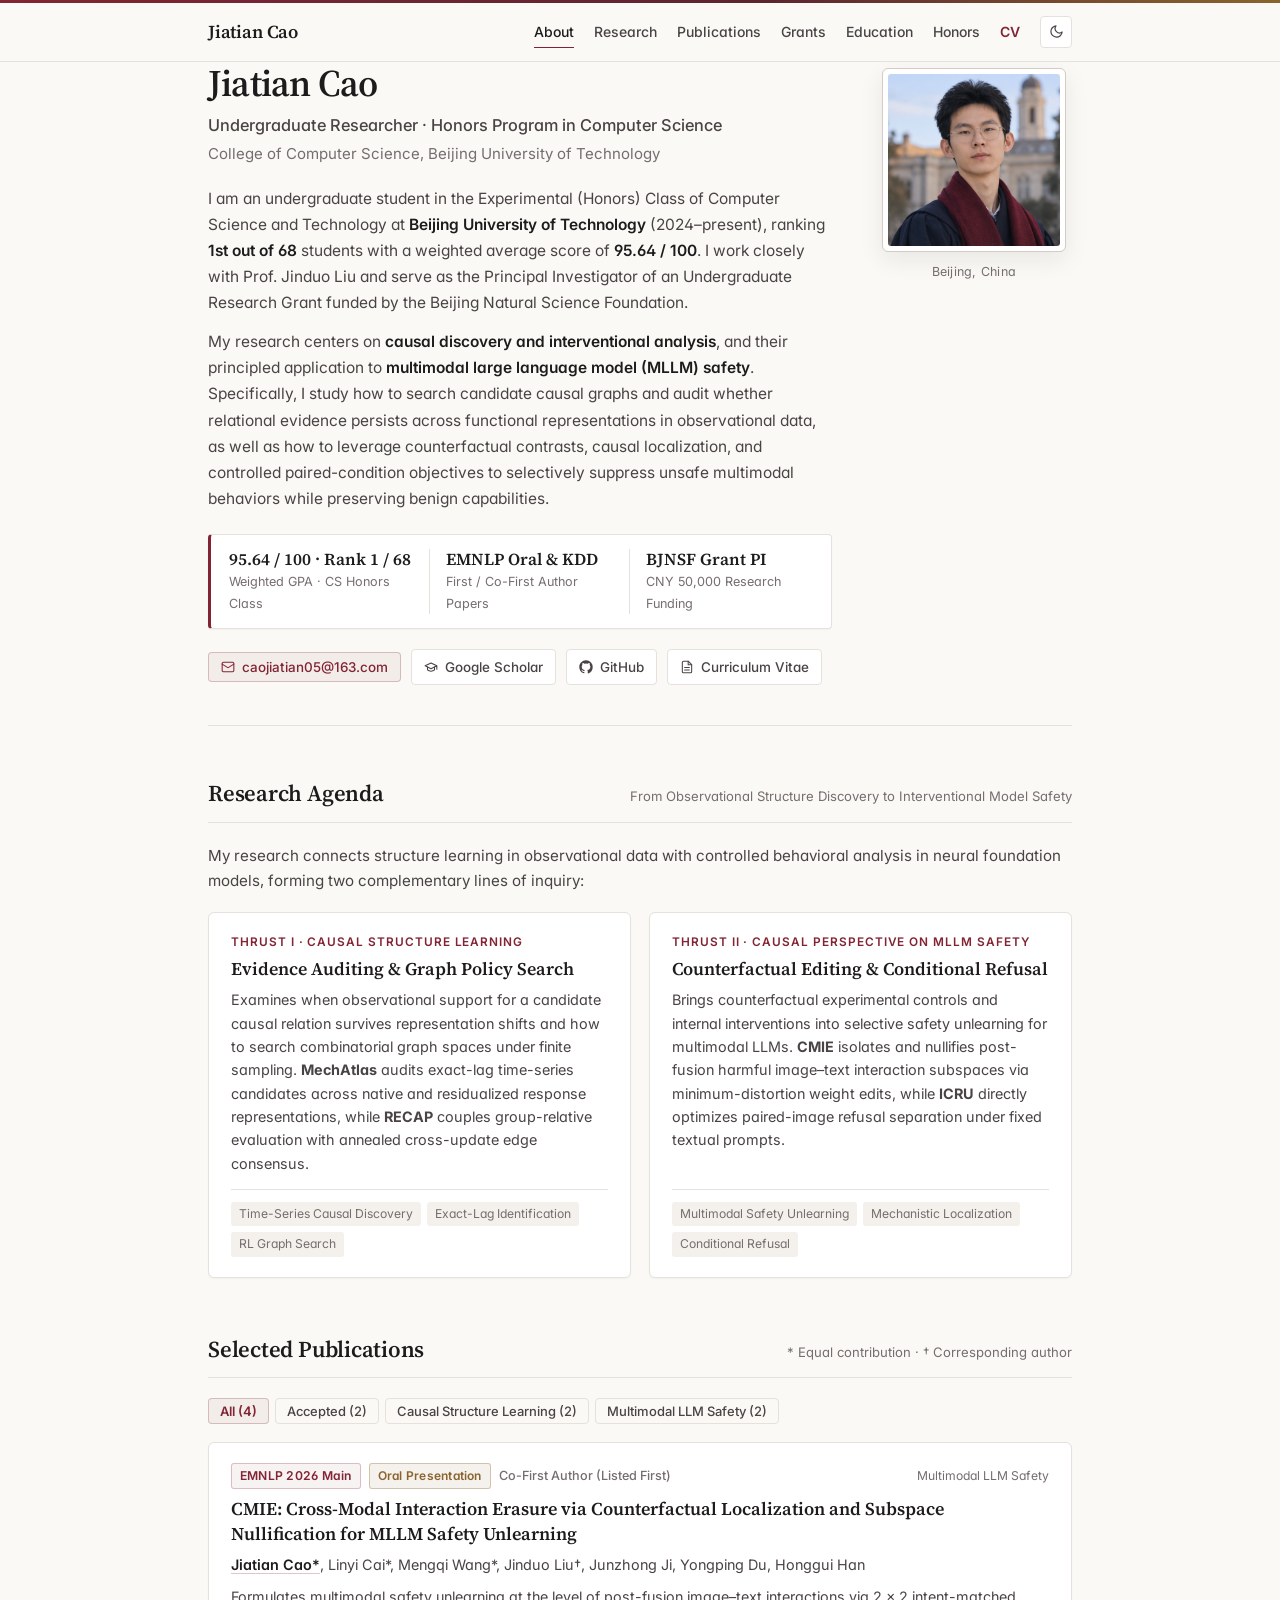
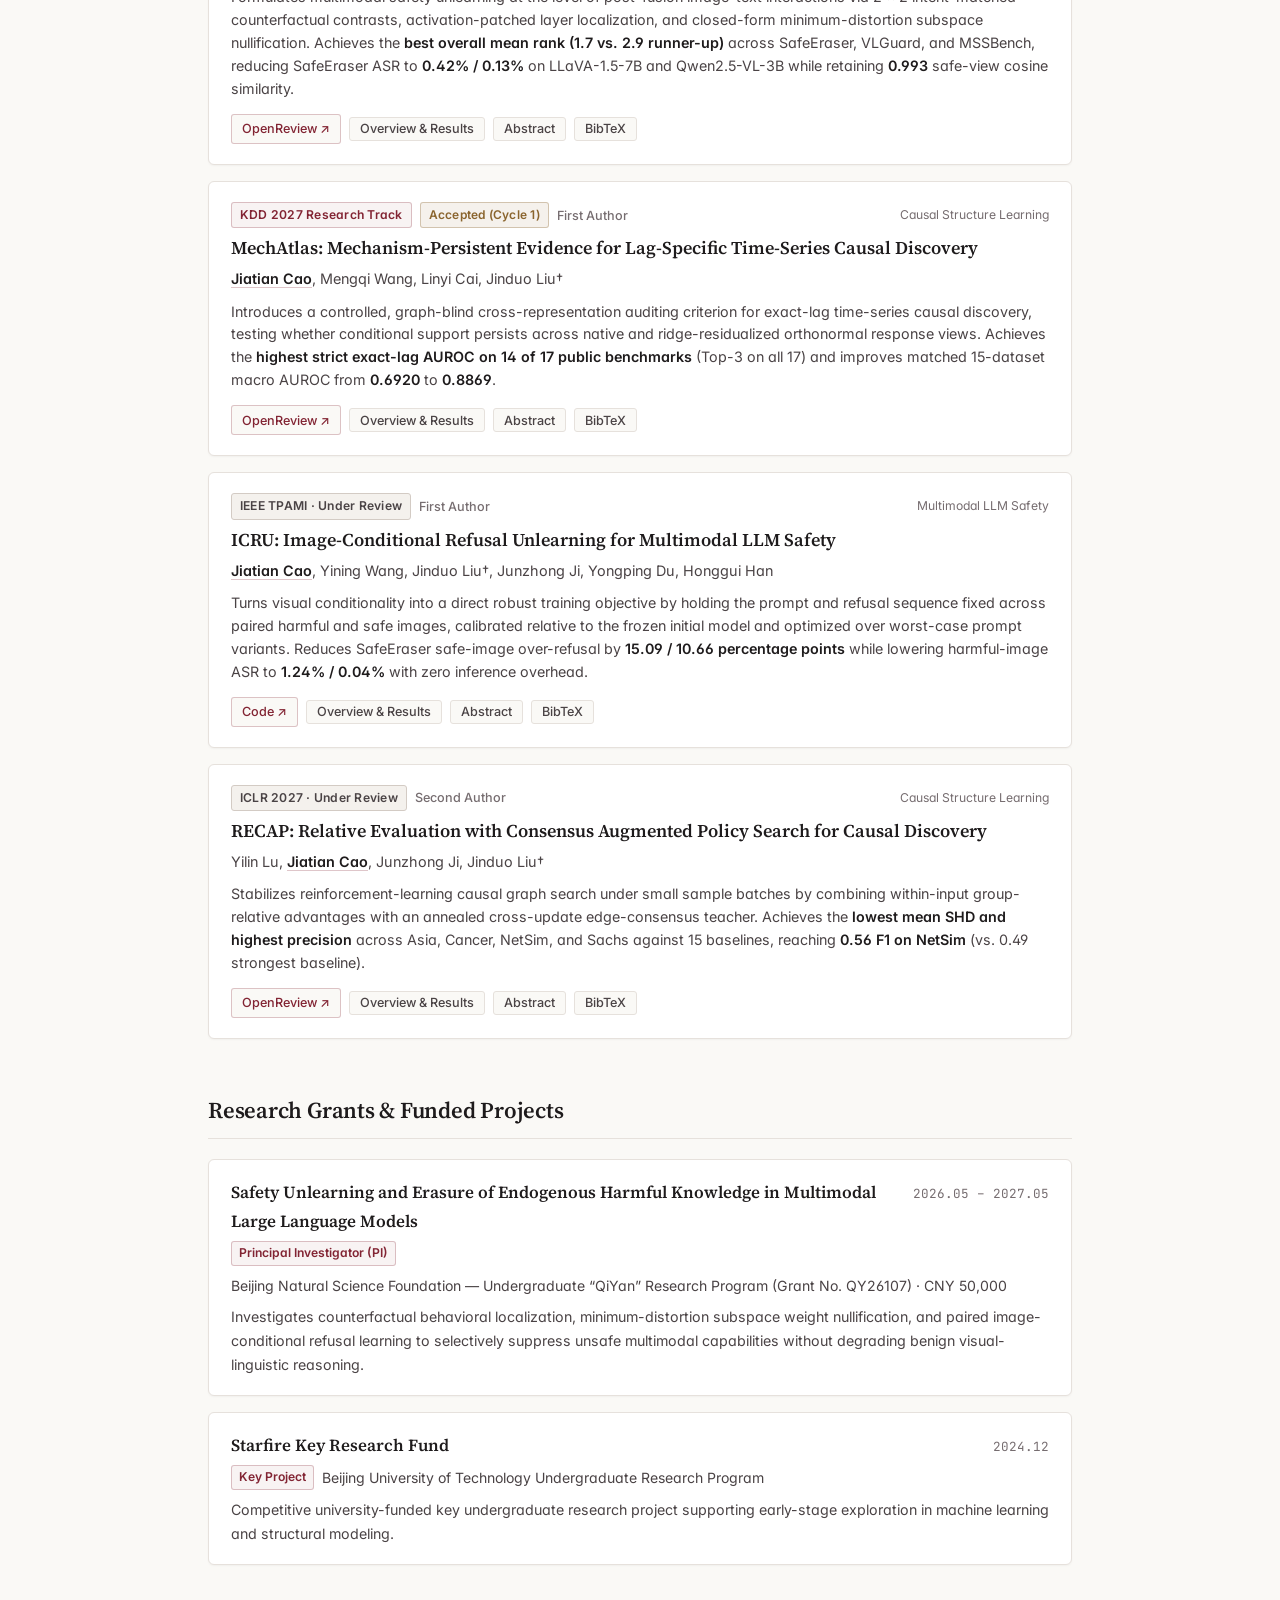
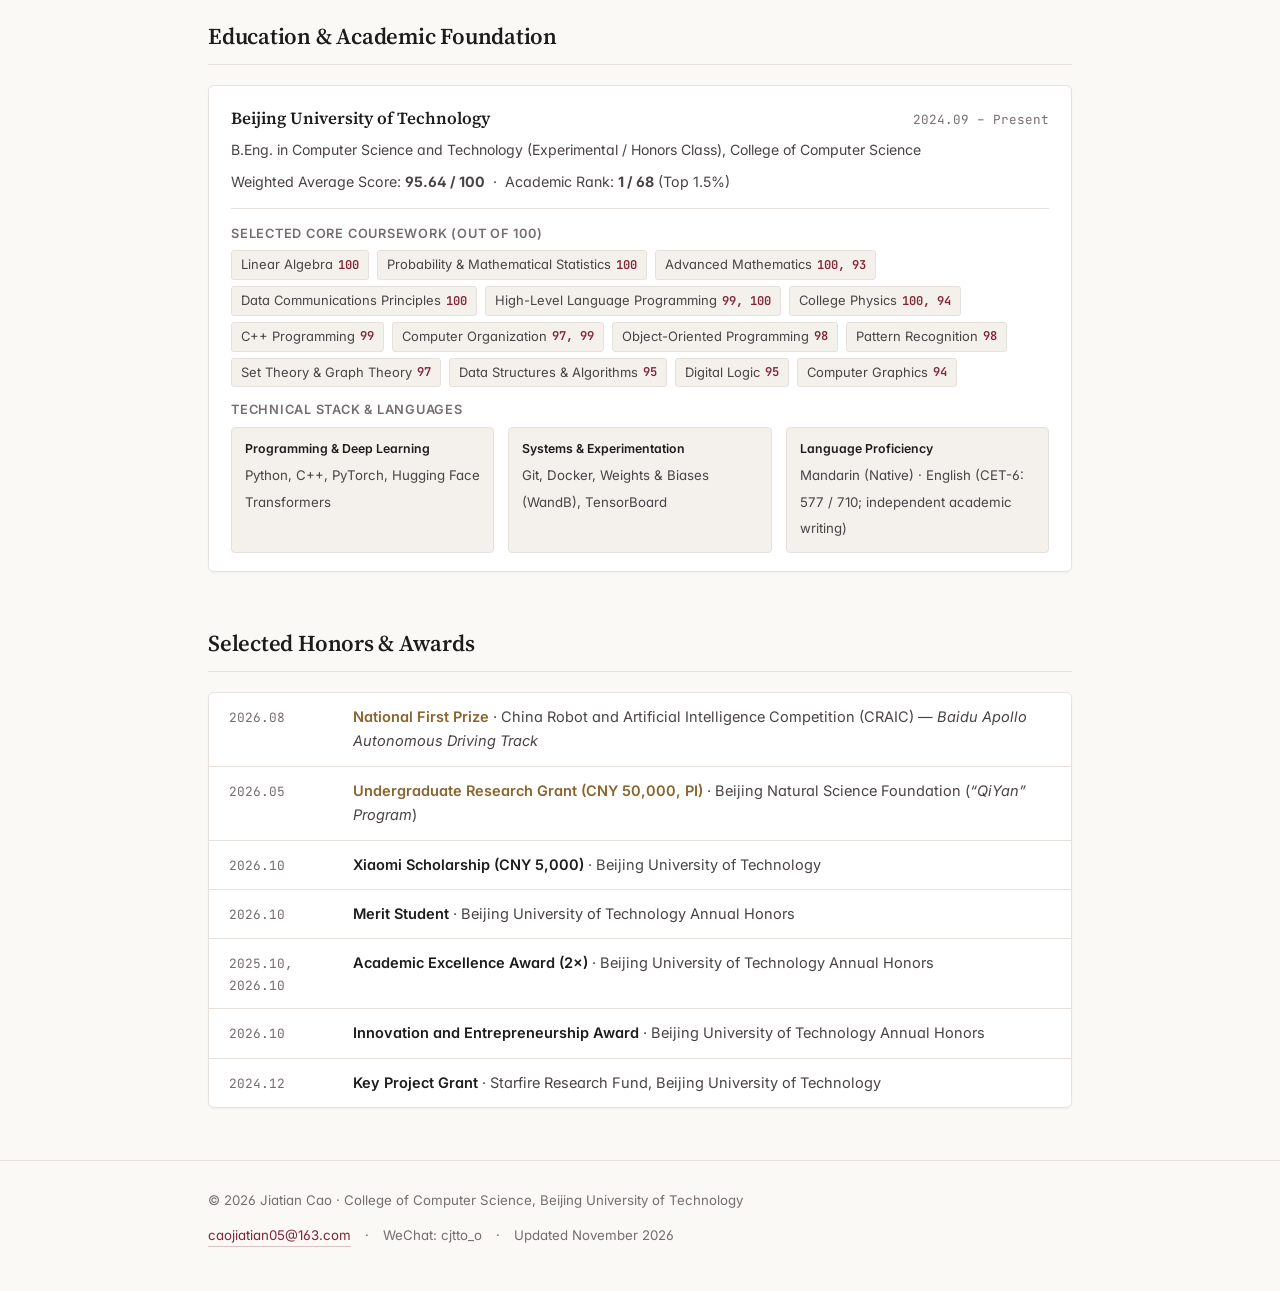
==== commit 693413b8: "Update GitHub profile link in index.html" ====
--- a/index.html
+++ b/index.html
@@ -125,7 +125,7 @@
               <span>Google Scholar</span>
             </a>
 
-            <a class="profile-btn" href="https://github.com" target="_blank" rel="noopener" data-github-profile>
+            <a class="profile-btn" href="https://github.com/Kamisama-e" target="_blank" rel="noopener" data-github-profile>
               <svg viewBox="0 0 24 24" fill="currentColor" aria-hidden="true">
                 <path d="M12 .5C5.65.5.5 5.65.5 12a11.5 11.5 0 0 0 7.86 10.92c.58.1.79-.25.79-.56v-2.02c-3.2.7-3.87-1.38-3.87-1.38-.52-1.33-1.28-1.68-1.28-1.68-1.05-.72.08-.7.08-.7 1.16.08 1.77 1.19 1.77 1.19 1.03 1.76 2.7 1.25 3.36.96.1-.75.4-1.25.73-1.54-2.55-.29-5.24-1.28-5.24-5.69 0-1.26.45-2.28 1.19-3.09-.12-.29-.52-1.46.11-3.05 0 0 .97-.31 3.18 1.18a11.05 11.05 0 0 1 5.8 0c2.2-1.49 3.17-1.18 3.17-1.18.63 1.59.23 2.76.12 3.05.74.81 1.18 1.83 1.18 3.09 0 4.42-2.69 5.39-5.26 5.67.42.36.78 1.06.78 2.14v3.17c0 .31.21.67.8.56A11.5 11.5 0 0 0 23.5 12C23.5 5.65 18.35.5 12 .5Z"/>
               </svg>
--- a/assets/css/style.css
+++ b/assets/css/style.css
@@ -0,0 +1,1081 @@
+/* ==========================================================================
+   Jiatian Cao — Academic Homepage Stylesheet
+   Aesthetic: Warm Archival Editorial · Classic Scholarly Typography
+   ========================================================================== */
+
+:root {
+  /* Color Palette — Light (Archival Warm Paper + Burgundy Accent) */
+  --bg-page: #faf9f6;
+  --bg-surface: #ffffff;
+  --bg-subtle: #f4f1ed;
+  --bg-accent-tint: rgba(130, 36, 51, 0.055);
+  --bg-gold-tint: rgba(143, 104, 50, 0.09);
+  --bg-nav: rgba(250, 249, 246, 0.88);
+
+  --ink-primary: #1e1b1c;
+  --ink-secondary: #4a4345;
+  --ink-muted: #766d70;
+
+  --accent: #822433;
+  --accent-hover: #611824;
+  --accent-border: rgba(130, 36, 51, 0.26);
+
+  --gold: #8a642d;
+  --gold-border: rgba(138, 100, 45, 0.32);
+
+  --border: #e6e1dc;
+  --border-strong: #d3cbc4;
+
+  --shadow-sm: 0 1px 2px rgba(30, 27, 28, 0.04);
+  --shadow-portrait: 0 8px 24px rgba(30, 27, 28, 0.08);
+
+  /* Typography */
+  --font-serif: "Source Serif 4", Georgia, "Times New Roman", serif;
+  --font-sans: "Inter", -apple-system, BlinkMacSystemFont, "Segoe UI", Roboto, sans-serif;
+  --font-mono: "JetBrains Mono", ui-monospace, SFMono-Regular, Menlo, Consolas, monospace;
+
+  /* Layout */
+  --max-width: 920px;
+  --radius-sm: 4px;
+  --radius-md: 6px;
+  --transition: 180ms cubic-bezier(0.2, 0, 0, 1);
+}
+
+[data-theme="dark"] {
+  --bg-page: #131213;
+  --bg-surface: #1b191b;
+  --bg-subtle: #221f21;
+  --bg-accent-tint: rgba(217, 122, 136, 0.10);
+  --bg-gold-tint: rgba(212, 170, 106, 0.12);
+  --bg-nav: rgba(19, 18, 19, 0.88);
+
+  --ink-primary: #efece8;
+  --ink-secondary: #beb6b8;
+  --ink-muted: #8e8588;
+
+  --accent: #d97a88;
+  --accent-hover: #eb98a4;
+  --accent-border: rgba(217, 122, 136, 0.32);
+
+  --gold: #d6ad6d;
+  --gold-border: rgba(214, 173, 109, 0.34);
+
+  --border: #2c282a;
+  --border-strong: #3d373a;
+
+  --shadow-sm: 0 1px 3px rgba(0, 0, 0, 0.28);
+  --shadow-portrait: 0 10px 28px rgba(0, 0, 0, 0.42);
+}
+
+/* Reset & Base */
+*,
+*::before,
+*::after {
+  box-sizing: border-box;
+}
+
+html {
+  scroll-behavior: smooth;
+  scroll-padding-top: 76px;
+  -webkit-text-size-adjust: 100%;
+}
+
+body {
+  margin: 0;
+  background-color: var(--bg-page);
+  color: var(--ink-primary);
+  font-family: var(--font-sans);
+  font-size: 15.5px;
+  line-height: 1.68;
+  font-feature-settings: "cv02", "cv03", "cv04", "cv11";
+  -webkit-font-smoothing: antialiased;
+  transition: background-color var(--transition), color var(--transition);
+}
+
+/* Top Editorial Rule */
+.top-accent-bar {
+  height: 3px;
+  width: 100%;
+  background: linear-gradient(90deg, var(--accent) 0%, #5c252f 60%, var(--gold) 100%);
+}
+
+/* Links */
+a {
+  color: var(--accent);
+  text-decoration: none;
+  transition: color var(--transition), border-color var(--transition), background-color var(--transition);
+}
+
+a:hover {
+  color: var(--accent-hover);
+}
+
+.inline-link {
+  border-bottom: 1px solid var(--accent-border);
+  padding-bottom: 0.5px;
+}
+
+.inline-link:hover {
+  border-bottom-color: var(--accent-hover);
+}
+
+/* Container */
+.container {
+  max-width: var(--max-width);
+  margin: 0 auto;
+  padding: 0 28px;
+}
+
+/* Sticky Header */
+.site-header {
+  position: sticky;
+  top: 0;
+  z-index: 100;
+  background-color: var(--bg-nav);
+  backdrop-filter: blur(10px);
+  -webkit-backdrop-filter: blur(10px);
+  border-bottom: 1px solid var(--border);
+}
+
+.nav-inner {
+  display: flex;
+  align-items: center;
+  justify-content: space-between;
+  min-height: 58px;
+  gap: 16px;
+}
+
+.site-brand {
+  font-family: var(--font-serif);
+  font-size: 1.14rem;
+  font-weight: 600;
+  letter-spacing: -0.01em;
+  color: var(--ink-primary);
+  white-space: nowrap;
+}
+
+.site-brand:hover {
+  color: var(--accent);
+}
+
+.nav-links {
+  display: flex;
+  align-items: center;
+  gap: 20px;
+  flex-wrap: wrap;
+}
+
+.nav-links a {
+  font-size: 0.875rem;
+  font-weight: 500;
+  color: var(--ink-secondary);
+  padding: 4px 0;
+  border-bottom: 1.5px solid transparent;
+}
+
+.nav-links a:hover,
+.nav-links a.active {
+  color: var(--ink-primary);
+  border-bottom-color: var(--accent);
+}
+
+.nav-cv-link {
+  color: var(--accent) !important;
+  font-weight: 600 !important;
+}
+
+.theme-toggle {
+  display: inline-flex;
+  align-items: center;
+  justify-content: center;
+  width: 32px;
+  height: 32px;
+  padding: 0;
+  border: 1px solid var(--border);
+  border-radius: var(--radius-sm);
+  background: var(--bg-surface);
+  color: var(--ink-secondary);
+  cursor: pointer;
+  transition: border-color var(--transition), color var(--transition), background-color var(--transition);
+}
+
+.theme-toggle:hover {
+  border-color: var(--border-strong);
+  color: var(--ink-primary);
+}
+
+.theme-toggle svg {
+  width: 15px;
+  height: 15px;
+}
+
+[data-theme="dark"] .icon-moon {
+  display: none;
+}
+
+html:not([data-theme="dark"]) .icon-sun {
+  display: none;
+}
+
+/* Main Content Spacing */
+main {
+  padding-top: 48px;
+  padding-bottom: 64px;
+}
+
+section {
+  margin-bottom: 52px;
+}
+
+/* Hero / Biography */
+.hero-section {
+  margin-bottom: 48px;
+  padding-bottom: 40px;
+  border-bottom: 1px solid var(--border);
+}
+
+.hero-grid {
+  display: grid;
+  grid-template-columns: 1fr 196px;
+  gap: 44px;
+  align-items: start;
+}
+
+.hero-name {
+  margin: 0 0 6px 0;
+  font-family: var(--font-serif);
+  font-size: 2.35rem;
+  font-weight: 600;
+  line-height: 1.16;
+  letter-spacing: -0.02em;
+  color: var(--ink-primary);
+}
+
+.hero-role {
+  margin: 0 0 2px 0;
+  font-size: 1.02rem;
+  font-weight: 500;
+  color: var(--ink-secondary);
+}
+
+.hero-affiliation {
+  margin: 0 0 20px 0;
+  font-size: 0.94rem;
+  color: var(--ink-muted);
+}
+
+.hero-bio p {
+  margin: 0 0 13px 0;
+  color: var(--ink-secondary);
+}
+
+.hero-bio p:last-child {
+  margin-bottom: 0;
+}
+
+.hero-bio strong {
+  color: var(--ink-primary);
+  font-weight: 600;
+}
+
+/* Portrait Column */
+.portrait-wrap {
+  display: flex;
+  flex-direction: column;
+  align-items: center;
+  padding-top: 6px;
+}
+
+.portrait-frame {
+  width: 184px;
+  height: 184px;
+  padding: 5px;
+  background: var(--bg-surface);
+  border: 1px solid var(--border-strong);
+  border-radius: var(--radius-md);
+  box-shadow: var(--shadow-portrait);
+}
+
+.portrait-img {
+  display: block;
+  width: 100%;
+  height: 100%;
+  object-fit: cover;
+  border-radius: 3px;
+}
+
+.portrait-caption {
+  margin-top: 10px;
+  font-size: 0.78rem;
+  color: var(--ink-muted);
+  letter-spacing: 0.02em;
+  text-align: center;
+}
+
+/* Metrics Strip */
+.metrics-strip {
+  display: grid;
+  grid-template-columns: repeat(3, minmax(0, 1fr));
+  gap: 16px;
+  margin-top: 22px;
+  padding: 14px 18px;
+  background: var(--bg-surface);
+  border: 1px solid var(--border);
+  border-left: 3px solid var(--accent);
+  border-radius: var(--radius-sm);
+  box-shadow: var(--shadow-sm);
+}
+
+.metric-item {
+  display: flex;
+  flex-direction: column;
+  gap: 1px;
+}
+
+.metric-item + .metric-item {
+  border-left: 1px solid var(--border);
+  padding-left: 16px;
+}
+
+.metric-value {
+  font-family: var(--font-serif);
+  font-size: 1.05rem;
+  font-weight: 600;
+  color: var(--ink-primary);
+  line-height: 1.3;
+}
+
+.metric-label {
+  font-size: 0.79rem;
+  color: var(--ink-muted);
+}
+
+/* Profile Links Bar */
+.profile-links {
+  display: flex;
+  flex-wrap: wrap;
+  align-items: center;
+  gap: 10px;
+  margin-top: 20px;
+}
+
+.profile-btn {
+  display: inline-flex;
+  align-items: center;
+  gap: 7px;
+  padding: 6px 12px;
+  font-size: 0.84rem;
+  font-weight: 500;
+  font-family: var(--font-sans);
+  color: var(--ink-secondary);
+  background: var(--bg-surface);
+  border: 1px solid var(--border);
+  border-radius: var(--radius-sm);
+  cursor: pointer;
+  transition: all var(--transition);
+}
+
+.profile-btn:hover {
+  color: var(--accent);
+  border-color: var(--accent-border);
+  background: var(--bg-accent-tint);
+}
+
+.profile-btn svg {
+  width: 14px;
+  height: 14px;
+  flex-shrink: 0;
+}
+
+.profile-btn-primary {
+  color: var(--accent);
+  border-color: var(--accent-border);
+  background: var(--bg-accent-tint);
+}
+
+.profile-btn-primary:hover {
+  background: var(--accent);
+  color: #ffffff;
+  border-color: var(--accent);
+}
+
+/* Section Headings */
+.section-header {
+  display: flex;
+  align-items: baseline;
+  justify-content: space-between;
+  flex-wrap: wrap;
+  gap: 12px;
+  margin-bottom: 20px;
+  padding-bottom: 9px;
+  border-bottom: 1px solid var(--border);
+}
+
+.section-title {
+  margin: 0;
+  font-family: var(--font-serif);
+  font-size: 1.42rem;
+  font-weight: 600;
+  letter-spacing: -0.01em;
+  color: var(--ink-primary);
+}
+
+.section-note {
+  font-size: 0.82rem;
+  color: var(--ink-muted);
+}
+
+.section-lead {
+  margin: 0 0 18px 0;
+  color: var(--ink-secondary);
+  font-size: 0.95rem;
+}
+
+/* Research Thrusts Grid */
+.thrust-grid {
+  display: grid;
+  grid-template-columns: repeat(2, minmax(0, 1fr));
+  gap: 18px;
+}
+
+.thrust-card {
+  padding: 20px 22px;
+  background: var(--bg-surface);
+  border: 1px solid var(--border);
+  border-radius: var(--radius-md);
+  box-shadow: var(--shadow-sm);
+  display: flex;
+  flex-direction: column;
+}
+
+.thrust-kicker {
+  font-size: 0.74rem;
+  font-weight: 600;
+  text-transform: uppercase;
+  letter-spacing: 0.08em;
+  color: var(--accent);
+  margin-bottom: 4px;
+}
+
+.thrust-heading {
+  margin: 0 0 8px 0;
+  font-family: var(--font-serif);
+  font-size: 1.12rem;
+  font-weight: 600;
+  color: var(--ink-primary);
+  line-height: 1.32;
+}
+
+.thrust-desc {
+  margin: 0 0 14px 0;
+  font-size: 0.9rem;
+  color: var(--ink-secondary);
+  line-height: 1.62;
+  flex-grow: 1;
+}
+
+.thrust-tags {
+  display: flex;
+  flex-wrap: wrap;
+  gap: 6px;
+  padding-top: 12px;
+  border-top: 1px solid var(--border);
+}
+
+.thrust-tag {
+  font-size: 0.76rem;
+  color: var(--ink-muted);
+  background: var(--bg-subtle);
+  padding: 2px 8px;
+  border-radius: 3px;
+}
+
+/* Filter Bar */
+.pub-controls {
+  display: flex;
+  align-items: center;
+  justify-content: space-between;
+  flex-wrap: wrap;
+  gap: 10px;
+  margin-bottom: 18px;
+}
+
+.filter-group {
+  display: flex;
+  flex-wrap: wrap;
+  gap: 6px;
+}
+
+.filter-btn {
+  padding: 4px 11px;
+  font-family: var(--font-sans);
+  font-size: 0.81rem;
+  font-weight: 500;
+  color: var(--ink-secondary);
+  background: transparent;
+  border: 1px solid var(--border);
+  border-radius: var(--radius-sm);
+  cursor: pointer;
+  transition: all var(--transition);
+}
+
+.filter-btn:hover {
+  color: var(--ink-primary);
+  border-color: var(--border-strong);
+}
+
+.filter-btn.active {
+  color: var(--accent);
+  background: var(--bg-accent-tint);
+  border-color: var(--accent-border);
+  font-weight: 600;
+}
+
+/* Publication List */
+.pub-list {
+  display: flex;
+  flex-direction: column;
+  gap: 16px;
+}
+
+.pub-item {
+  padding: 20px 22px;
+  background: var(--bg-surface);
+  border: 1px solid var(--border);
+  border-radius: var(--radius-md);
+  box-shadow: var(--shadow-sm);
+  transition: border-color var(--transition);
+}
+
+.pub-item:hover {
+  border-color: var(--border-strong);
+}
+
+.pub-item[hidden] {
+  display: none;
+}
+
+.pub-meta-top {
+  display: flex;
+  flex-wrap: wrap;
+  align-items: center;
+  gap: 8px;
+  margin-bottom: 8px;
+}
+
+.venue-badge {
+  display: inline-flex;
+  align-items: center;
+  padding: 2px 8px;
+  font-size: 0.76rem;
+  font-weight: 600;
+  letter-spacing: 0.02em;
+  border-radius: 3px;
+  background: var(--bg-accent-tint);
+  color: var(--accent);
+  border: 1px solid var(--accent-border);
+}
+
+.venue-badge-review {
+  background: var(--bg-subtle);
+  color: var(--ink-secondary);
+  border: 1px solid var(--border-strong);
+}
+
+.oral-badge {
+  display: inline-flex;
+  align-items: center;
+  padding: 2px 8px;
+  font-size: 0.75rem;
+  font-weight: 600;
+  letter-spacing: 0.02em;
+  border-radius: 3px;
+  background: var(--bg-gold-tint);
+  color: var(--gold);
+  border: 1px solid var(--gold-border);
+}
+
+.pub-role {
+  font-size: 0.79rem;
+  font-weight: 500;
+  color: var(--ink-muted);
+}
+
+.pub-domain-label {
+  margin-left: auto;
+  font-size: 0.76rem;
+  color: var(--ink-muted);
+}
+
+.pub-title {
+  margin: 0 0 6px 0;
+  font-family: var(--font-serif);
+  font-size: 1.13rem;
+  font-weight: 600;
+  line-height: 1.38;
+  color: var(--ink-primary);
+}
+
+.pub-authors {
+  margin: 0 0 9px 0;
+  font-size: 0.9rem;
+  color: var(--ink-secondary);
+}
+
+.author-self {
+  color: var(--ink-primary);
+  font-weight: 600;
+  text-decoration: underline;
+  text-decoration-color: var(--accent-border);
+  text-underline-offset: 3px;
+}
+
+.pub-summary {
+  margin: 0 0 13px 0;
+  font-size: 0.895rem;
+  color: var(--ink-secondary);
+  line-height: 1.6;
+}
+
+.pub-summary strong {
+  color: var(--ink-primary);
+  font-weight: 600;
+}
+
+/* Publication Action Buttons */
+.pub-actions {
+  display: flex;
+  flex-wrap: wrap;
+  align-items: center;
+  gap: 8px;
+}
+
+.pub-btn {
+  display: inline-flex;
+  align-items: center;
+  gap: 5px;
+  padding: 3.5px 10px;
+  font-family: var(--font-sans);
+  font-size: 0.79rem;
+  font-weight: 500;
+  color: var(--ink-secondary);
+  background: var(--bg-page);
+  border: 1px solid var(--border);
+  border-radius: 3px;
+  cursor: pointer;
+  transition: all var(--transition);
+}
+
+.pub-btn:hover {
+  color: var(--accent);
+  border-color: var(--accent-border);
+  background: var(--bg-accent-tint);
+}
+
+.pub-btn[aria-expanded="true"] {
+  color: var(--accent);
+  border-color: var(--accent);
+  background: var(--bg-accent-tint);
+}
+
+.pub-btn-ext {
+  color: var(--accent);
+  border-color: var(--accent-border);
+}
+
+/* Expandable Drawer */
+.pub-drawer {
+  margin-top: 14px;
+  padding: 15px 17px;
+  background: var(--bg-subtle);
+  border: 1px solid var(--border);
+  border-radius: var(--radius-sm);
+  font-size: 0.875rem;
+  color: var(--ink-secondary);
+  line-height: 1.64;
+}
+
+.pub-drawer[hidden] {
+  display: none;
+}
+
+.pub-drawer p {
+  margin: 0;
+}
+
+.highlights-list {
+  margin: 0;
+  padding-left: 18px;
+  display: flex;
+  flex-direction: column;
+  gap: 7px;
+}
+
+.highlights-list strong {
+  color: var(--ink-primary);
+}
+
+.bibtex-header {
+  display: flex;
+  justify-content: space-between;
+  align-items: center;
+  margin-bottom: 8px;
+}
+
+.bibtex-label {
+  font-family: var(--font-mono);
+  font-size: 0.74rem;
+  color: var(--ink-muted);
+  text-transform: uppercase;
+  letter-spacing: 0.05em;
+}
+
+.copy-bib-btn {
+  padding: 2px 9px;
+  font-family: var(--font-sans);
+  font-size: 0.75rem;
+  font-weight: 500;
+  color: var(--ink-secondary);
+  background: var(--bg-surface);
+  border: 1px solid var(--border-strong);
+  border-radius: 3px;
+  cursor: pointer;
+}
+
+.copy-bib-btn:hover {
+  color: var(--accent);
+  border-color: var(--accent);
+}
+
+.bibtex-pre {
+  margin: 0;
+  overflow-x: auto;
+  font-family: var(--font-mono);
+  font-size: 0.78rem;
+  line-height: 1.55;
+  color: var(--ink-primary);
+  white-space: pre;
+}
+
+/* Grants & Projects */
+.entry-stack {
+  display: flex;
+  flex-direction: column;
+  gap: 16px;
+}
+
+.entry-card {
+  padding: 18px 22px;
+  background: var(--bg-surface);
+  border: 1px solid var(--border);
+  border-radius: var(--radius-md);
+  box-shadow: var(--shadow-sm);
+}
+
+.entry-head {
+  display: grid;
+  grid-template-columns: minmax(0, 1fr) auto;
+  align-items: baseline;
+  gap: 16px;
+  margin-bottom: 6px;
+}
+
+.entry-title {
+  margin: 0;
+  font-family: var(--font-serif);
+  font-size: 1.06rem;
+  font-weight: 600;
+  color: var(--ink-primary);
+}
+
+.entry-date {
+  font-family: var(--font-mono);
+  font-size: 0.79rem;
+  color: var(--ink-muted);
+  white-space: nowrap;
+}
+
+.entry-sub {
+  display: flex;
+  flex-wrap: wrap;
+  align-items: center;
+  gap: 8px;
+  font-size: 0.88rem;
+  color: var(--ink-secondary);
+  margin-bottom: 8px;
+}
+
+.role-pill {
+  font-size: 0.76rem;
+  font-weight: 600;
+  color: var(--accent);
+  background: var(--bg-accent-tint);
+  border: 1px solid var(--accent-border);
+  padding: 1px 7px;
+  border-radius: 3px;
+}
+
+.entry-desc {
+  margin: 0;
+  font-size: 0.89rem;
+  color: var(--ink-secondary);
+}
+
+/* Education & Coursework */
+.edu-details {
+  margin-top: 14px;
+  padding-top: 14px;
+  border-top: 1px solid var(--border);
+  display: grid;
+  grid-template-columns: 1fr;
+  gap: 12px;
+}
+
+.edu-block-title {
+  margin: 0 0 6px 0;
+  font-size: 0.8rem;
+  font-weight: 600;
+  text-transform: uppercase;
+  letter-spacing: 0.06em;
+  color: var(--ink-muted);
+}
+
+.course-grid {
+  display: flex;
+  flex-wrap: wrap;
+  gap: 6px 8px;
+}
+
+.course-chip {
+  display: inline-flex;
+  align-items: center;
+  gap: 5px;
+  padding: 3px 9px;
+  font-size: 0.81rem;
+  color: var(--ink-secondary);
+  background: var(--bg-subtle);
+  border: 1px solid var(--border);
+  border-radius: 3px;
+}
+
+.course-score {
+  font-family: var(--font-mono);
+  font-size: 0.76rem;
+  font-weight: 600;
+  color: var(--accent);
+}
+
+.skills-grid {
+  display: grid;
+  grid-template-columns: repeat(3, minmax(0, 1fr));
+  gap: 14px;
+  margin-top: 4px;
+}
+
+.skill-col {
+  padding: 11px 13px;
+  background: var(--bg-subtle);
+  border: 1px solid var(--border);
+  border-radius: var(--radius-sm);
+}
+
+.skill-col-label {
+  display: block;
+  font-size: 0.77rem;
+  font-weight: 600;
+  color: var(--ink-primary);
+  margin-bottom: 3px;
+}
+
+.skill-col-text {
+  font-size: 0.83rem;
+  color: var(--ink-secondary);
+  line-height: 1.5;
+}
+
+/* Honors Table */
+.honors-list {
+  background: var(--bg-surface);
+  border: 1px solid var(--border);
+  border-radius: var(--radius-md);
+  box-shadow: var(--shadow-sm);
+  overflow: hidden;
+}
+
+.honor-row {
+  display: grid;
+  grid-template-columns: 108px 1fr;
+  gap: 16px;
+  padding: 12px 20px;
+  align-items: baseline;
+}
+
+.honor-row + .honor-row {
+  border-top: 1px solid var(--border);
+}
+
+.honor-date {
+  font-family: var(--font-mono);
+  font-size: 0.8rem;
+  color: var(--ink-muted);
+}
+
+.honor-content {
+  font-size: 0.91rem;
+  color: var(--ink-secondary);
+}
+
+.honor-content strong {
+  color: var(--ink-primary);
+  font-weight: 600;
+}
+
+.honor-highlight {
+  color: var(--gold) !important;
+}
+
+/* Footer */
+.site-footer {
+  border-top: 1px solid var(--border);
+  padding: 28px 0 44px;
+  font-size: 0.83rem;
+  color: var(--ink-muted);
+}
+
+.footer-inner {
+  display: flex;
+  justify-content: space-between;
+  align-items: center;
+  flex-wrap: wrap;
+  gap: 12px;
+}
+
+.footer-contact {
+  display: flex;
+  flex-wrap: wrap;
+  align-items: center;
+  gap: 14px;
+}
+
+/* Copy Toast */
+.toast {
+  position: fixed;
+  bottom: 24px;
+  right: 24px;
+  z-index: 200;
+  padding: 8px 14px;
+  background: var(--ink-primary);
+  color: var(--bg-page);
+  font-size: 0.82rem;
+  font-weight: 500;
+  border-radius: var(--radius-sm);
+  box-shadow: 0 6px 20px rgba(0, 0, 0, 0.22);
+  opacity: 0;
+  transform: translateY(8px);
+  pointer-events: none;
+  transition: opacity 160ms ease, transform 160ms ease;
+}
+
+.toast.visible {
+  opacity: 1;
+  transform: translateY(0);
+}
+
+button:focus:not(:focus-visible),
+a:focus:not(:focus-visible) {
+  outline: none;
+}
+
+button:focus-visible,
+a:focus-visible {
+  outline: 2px solid var(--accent);
+  outline-offset: 2px;
+}
+
+/* Responsive */
+@media (max-width: 760px) {
+  .entry-head {
+    grid-template-columns: 1fr;
+    gap: 2px;
+  }
+  .container {
+    padding: 0 20px;
+  }
+
+  .hero-grid {
+    grid-template-columns: 1fr;
+    gap: 24px;
+  }
+
+  .portrait-wrap {
+    order: -1;
+    align-items: flex-start;
+  }
+
+  .portrait-frame {
+    width: 148px;
+    height: 148px;
+  }
+
+  .portrait-caption {
+    text-align: left;
+  }
+
+  .metrics-strip {
+    grid-template-columns: 1fr;
+    gap: 10px;
+  }
+
+  .metric-item + .metric-item {
+    border-left: none;
+    border-top: 1px solid var(--border);
+    padding-left: 0;
+    padding-top: 10px;
+  }
+
+  .thrust-grid,
+  .skills-grid {
+    grid-template-columns: 1fr;
+  }
+
+  .pub-domain-label {
+    margin-left: 0;
+    width: 100%;
+  }
+
+  .honor-row {
+    grid-template-columns: 1fr;
+    gap: 2px;
+    padding: 12px 16px;
+  }
+
+  .nav-links {
+    gap: 13px;
+  }
+}
+
+/* Print Stylesheet */
+@media print {
+  .site-header,
+  .top-accent-bar,
+  .pub-actions,
+  .pub-controls,
+  .theme-toggle,
+  .toast {
+    display: none !important;
+  }
+
+  body {
+    background: #ffffff;
+    color: #000000;
+    font-size: 11pt;
+  }
+
+  .pub-item,
+  .thrust-card,
+  .entry-card,
+  .honors-list {
+    box-shadow: none;
+    break-inside: avoid;
+  }
+}
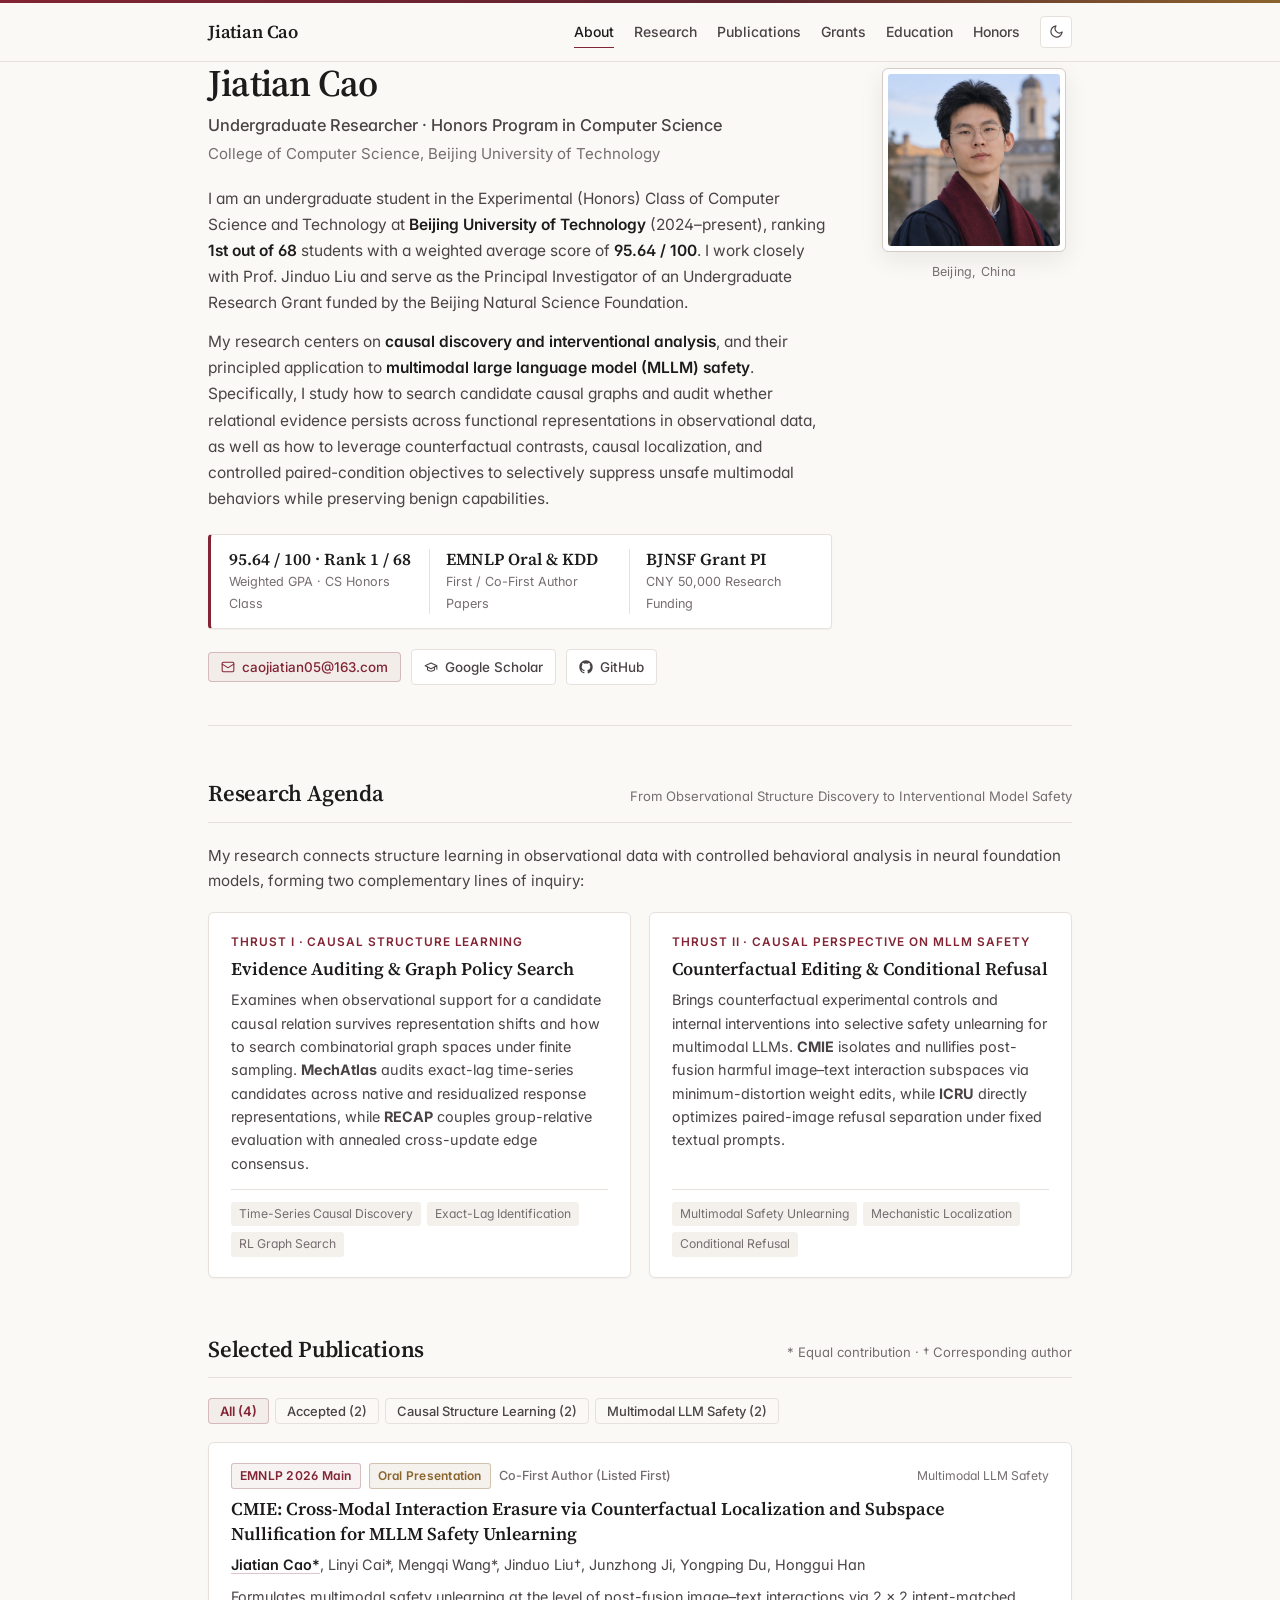
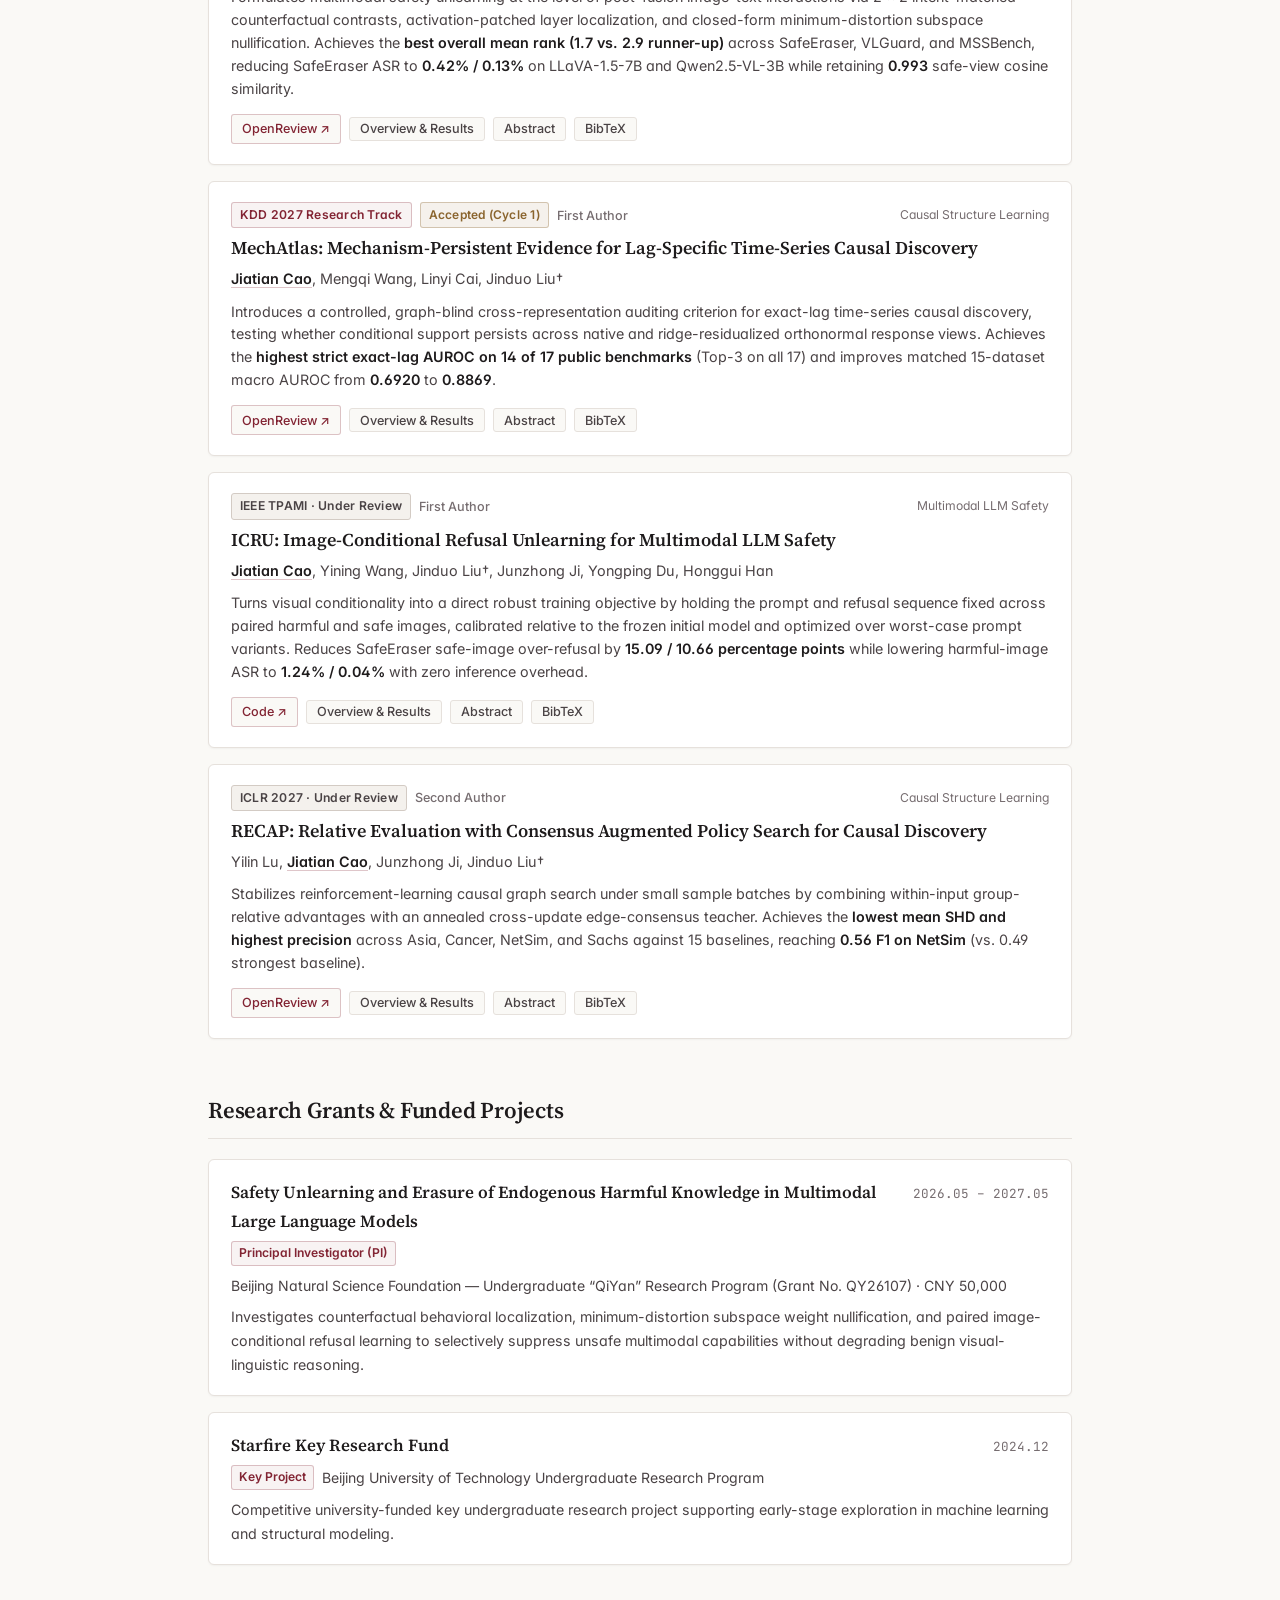
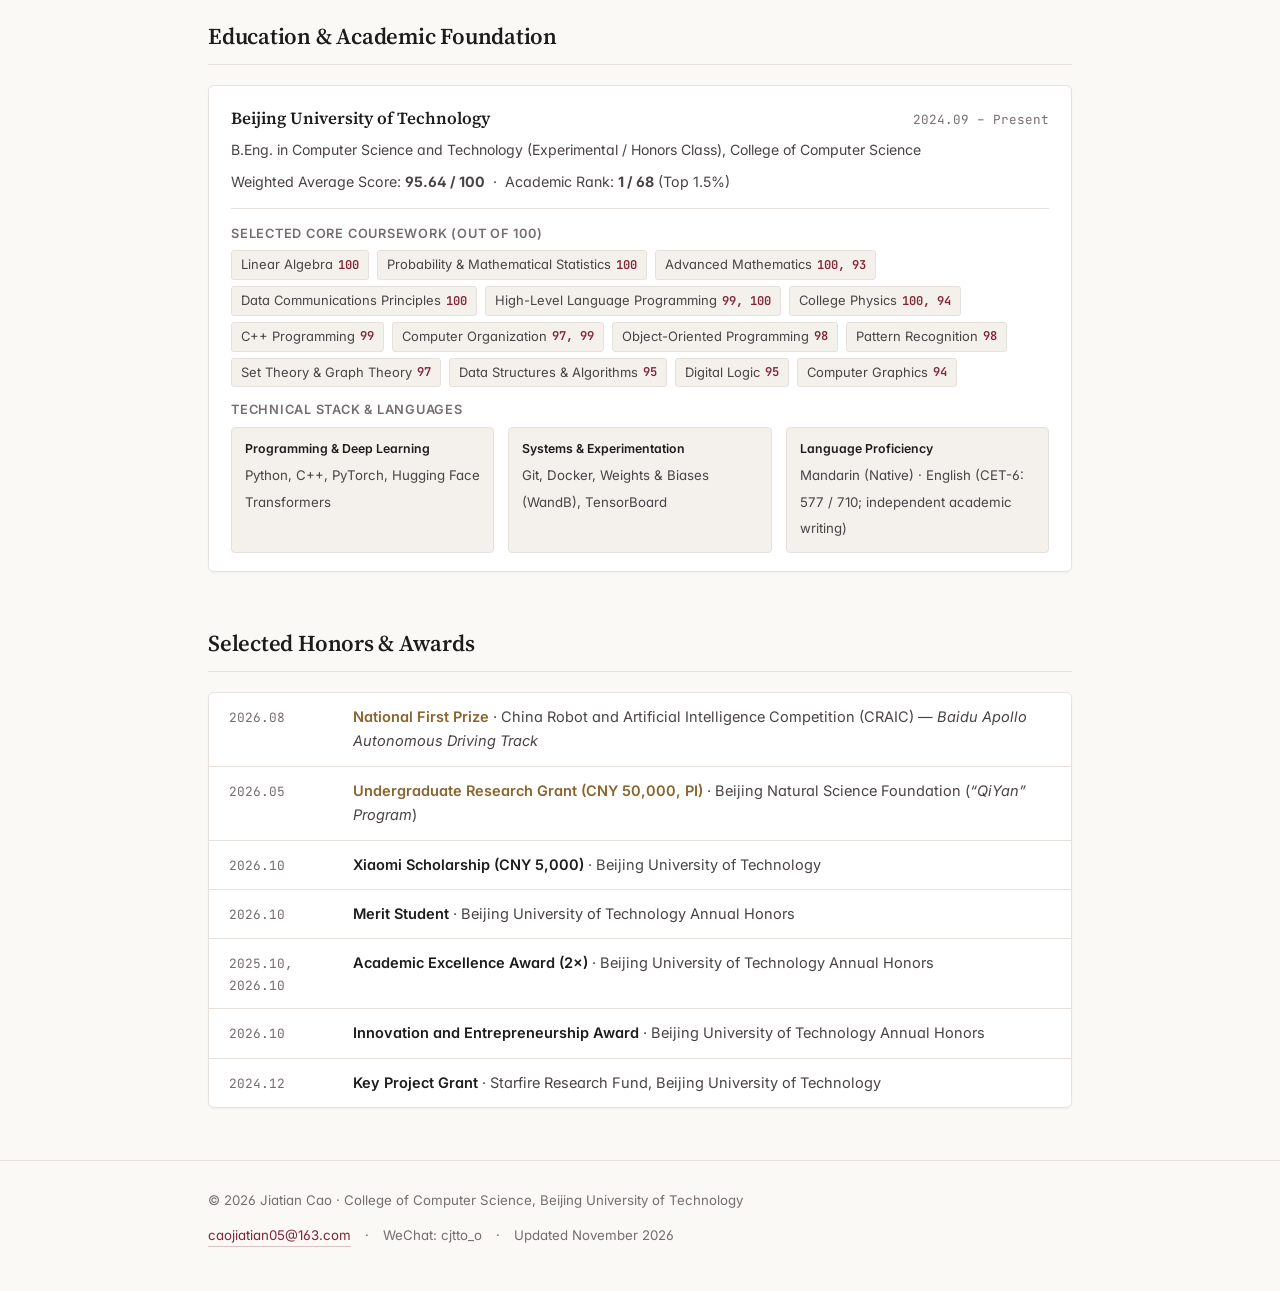
==== commit 5402943e: "Remove CV links from index.html" ====
--- a/index.html
+++ b/index.html
@@ -46,7 +46,6 @@
         <a href="#grants">Grants</a>
         <a href="#education">Education</a>
         <a href="#honors">Honors</a>
-        <a href="assets/CV_Jiatian_Cao.pdf" class="nav-cv-link" target="_blank" rel="noopener">CV</a>
         <button id="theme-toggle" class="theme-toggle" type="button" aria-label="Toggle color theme" title="Switch color theme">
           <svg class="icon-moon" viewBox="0 0 24 24" fill="none" stroke="currentColor" stroke-width="1.9" stroke-linecap="round" stroke-linejoin="round" aria-hidden="true">
             <path d="M21 12.79A9 9 0 1 1 11.21 3 7 7 0 0 0 21 12.79z"></path>
@@ -131,16 +130,6 @@
               </svg>
               <span>GitHub</span>
             </a>
-
-            <a class="profile-btn" href="assets/CV_Jiatian_Cao.pdf" target="_blank" rel="noopener">
-              <svg viewBox="0 0 24 24" fill="none" stroke="currentColor" stroke-width="1.8" stroke-linecap="round" stroke-linejoin="round" aria-hidden="true">
-                <path d="M14 2H6a2 2 0 0 0-2 2v16a2 2 0 0 0 2 2h12a2 2 0 0 0 2-2V8z"></path>
-                <polyline points="14 2 14 8 20 8"></polyline>
-                <line x1="16" y1="13" x2="8" y2="13"></line>
-                <line x1="16" y1="17" x2="8" y2="17"></line>
-              </svg>
-              <span>Curriculum Vitae</span>
-            </a>
           </div>
         </div>
 
